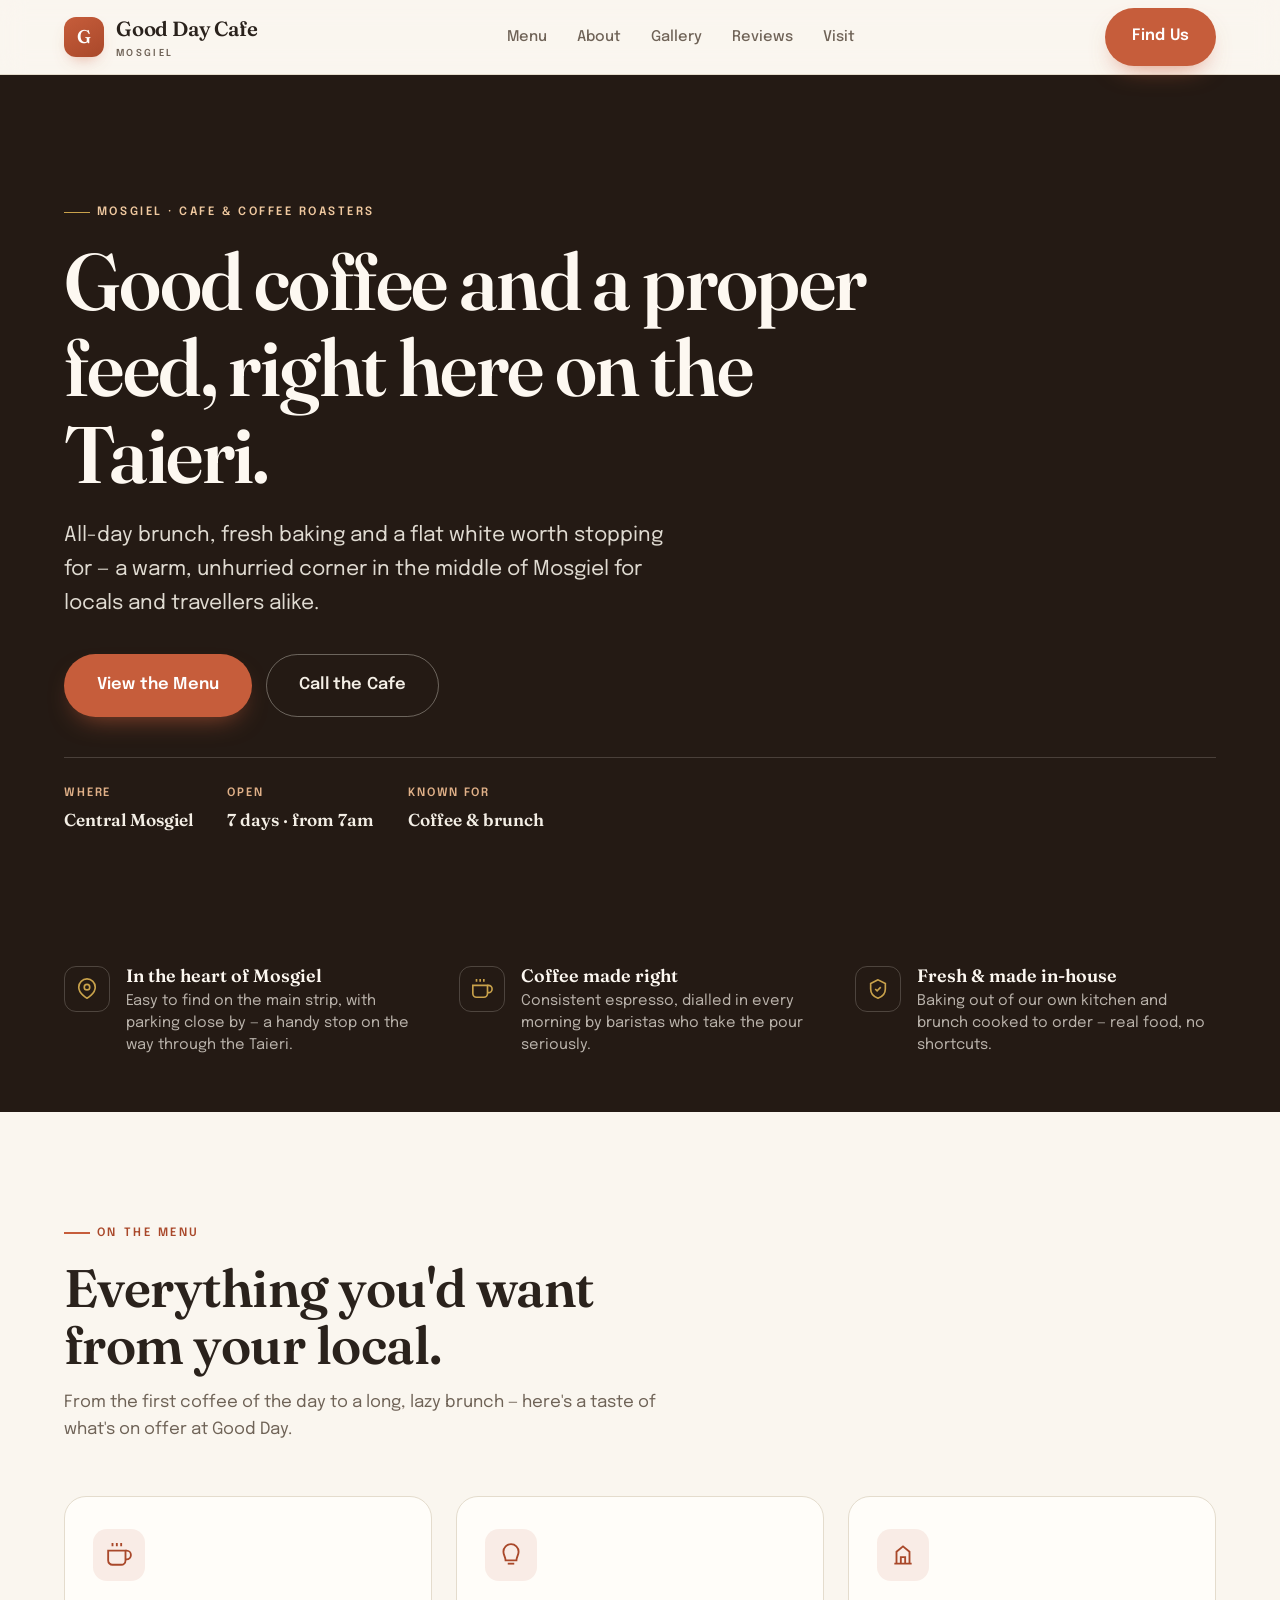
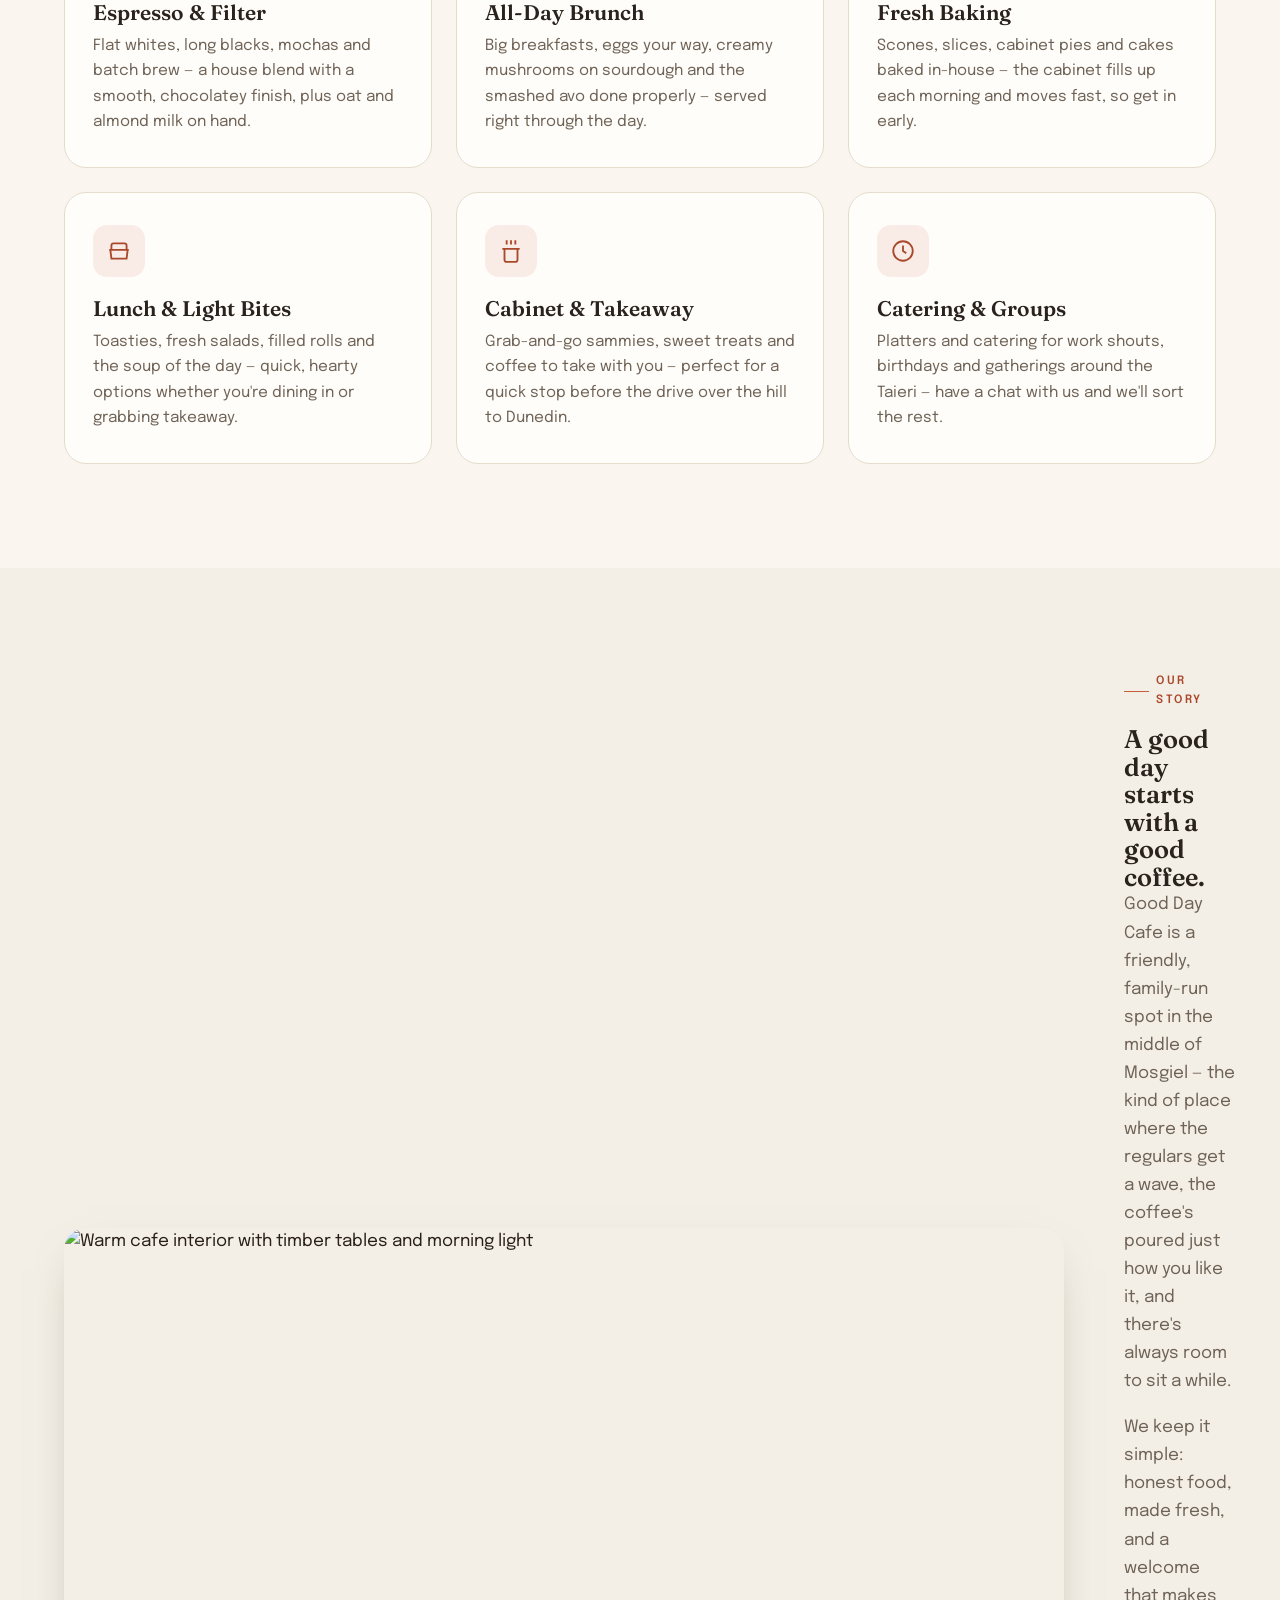
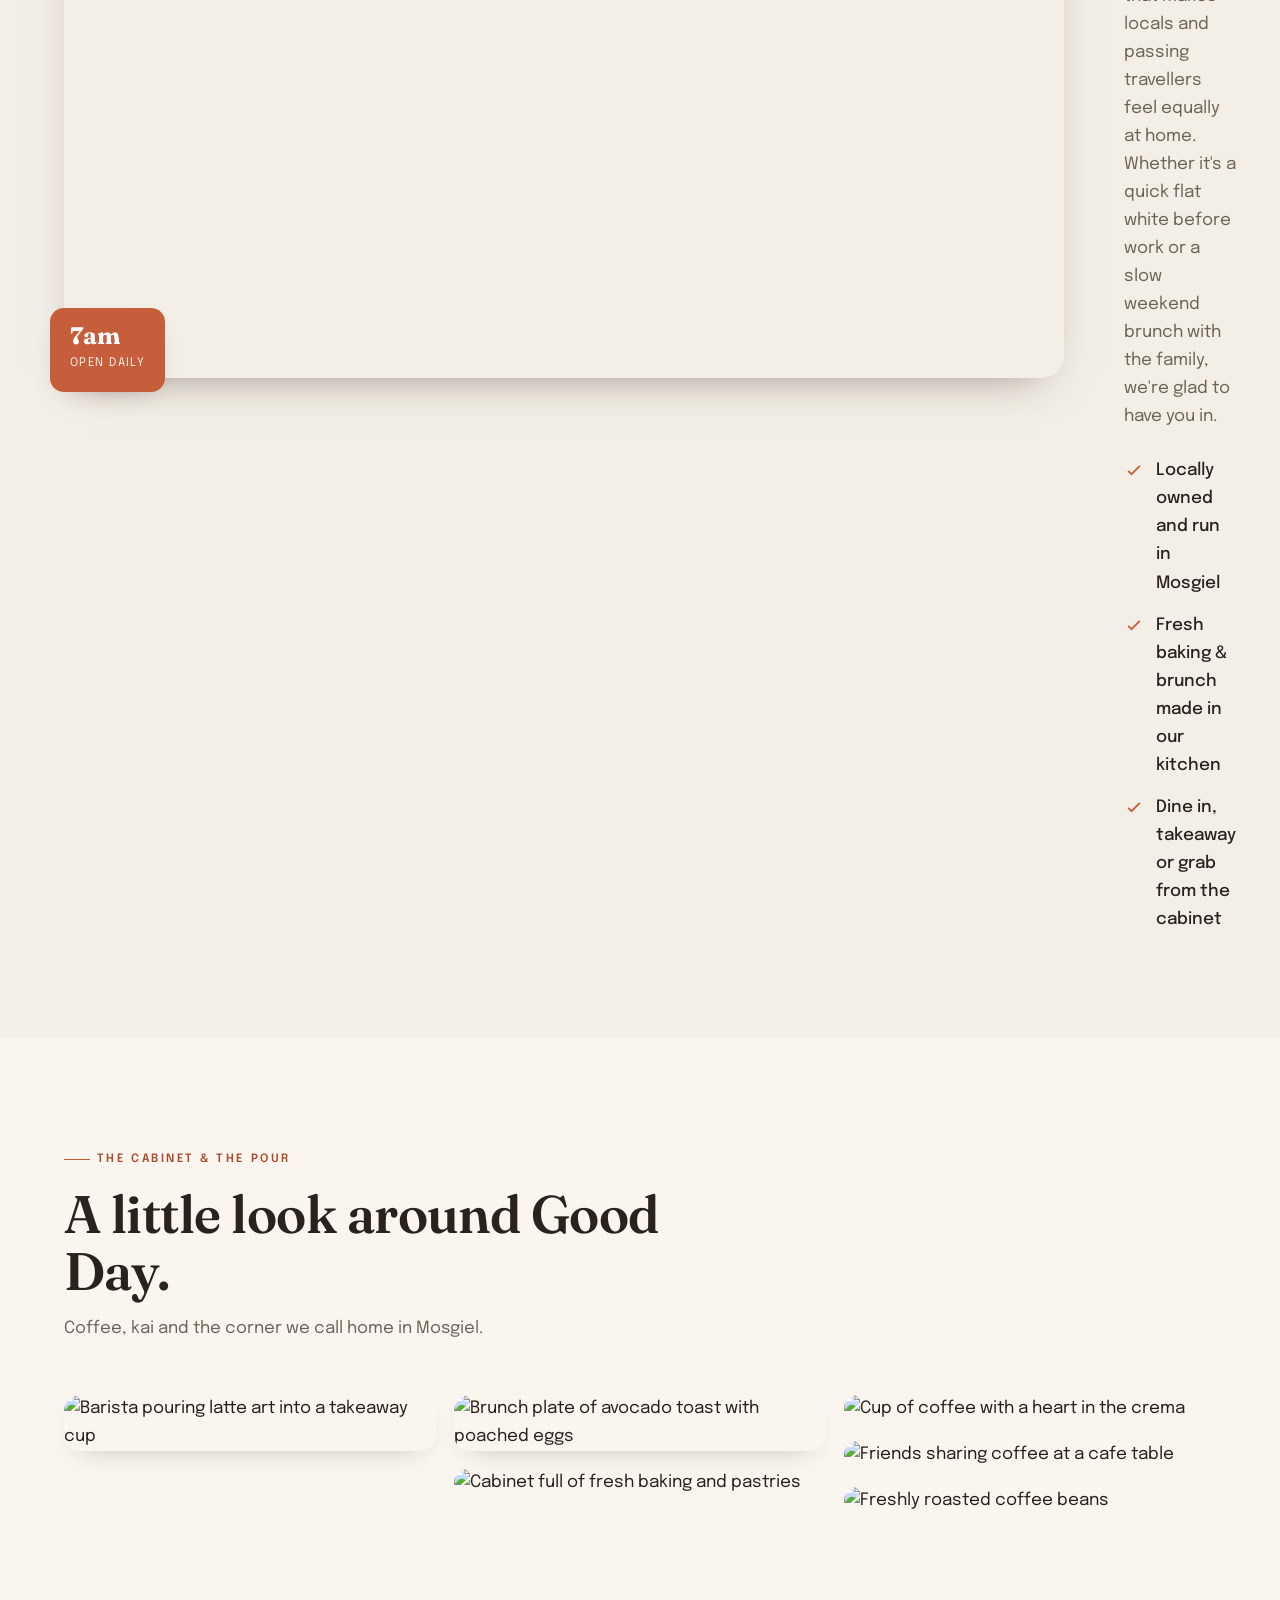
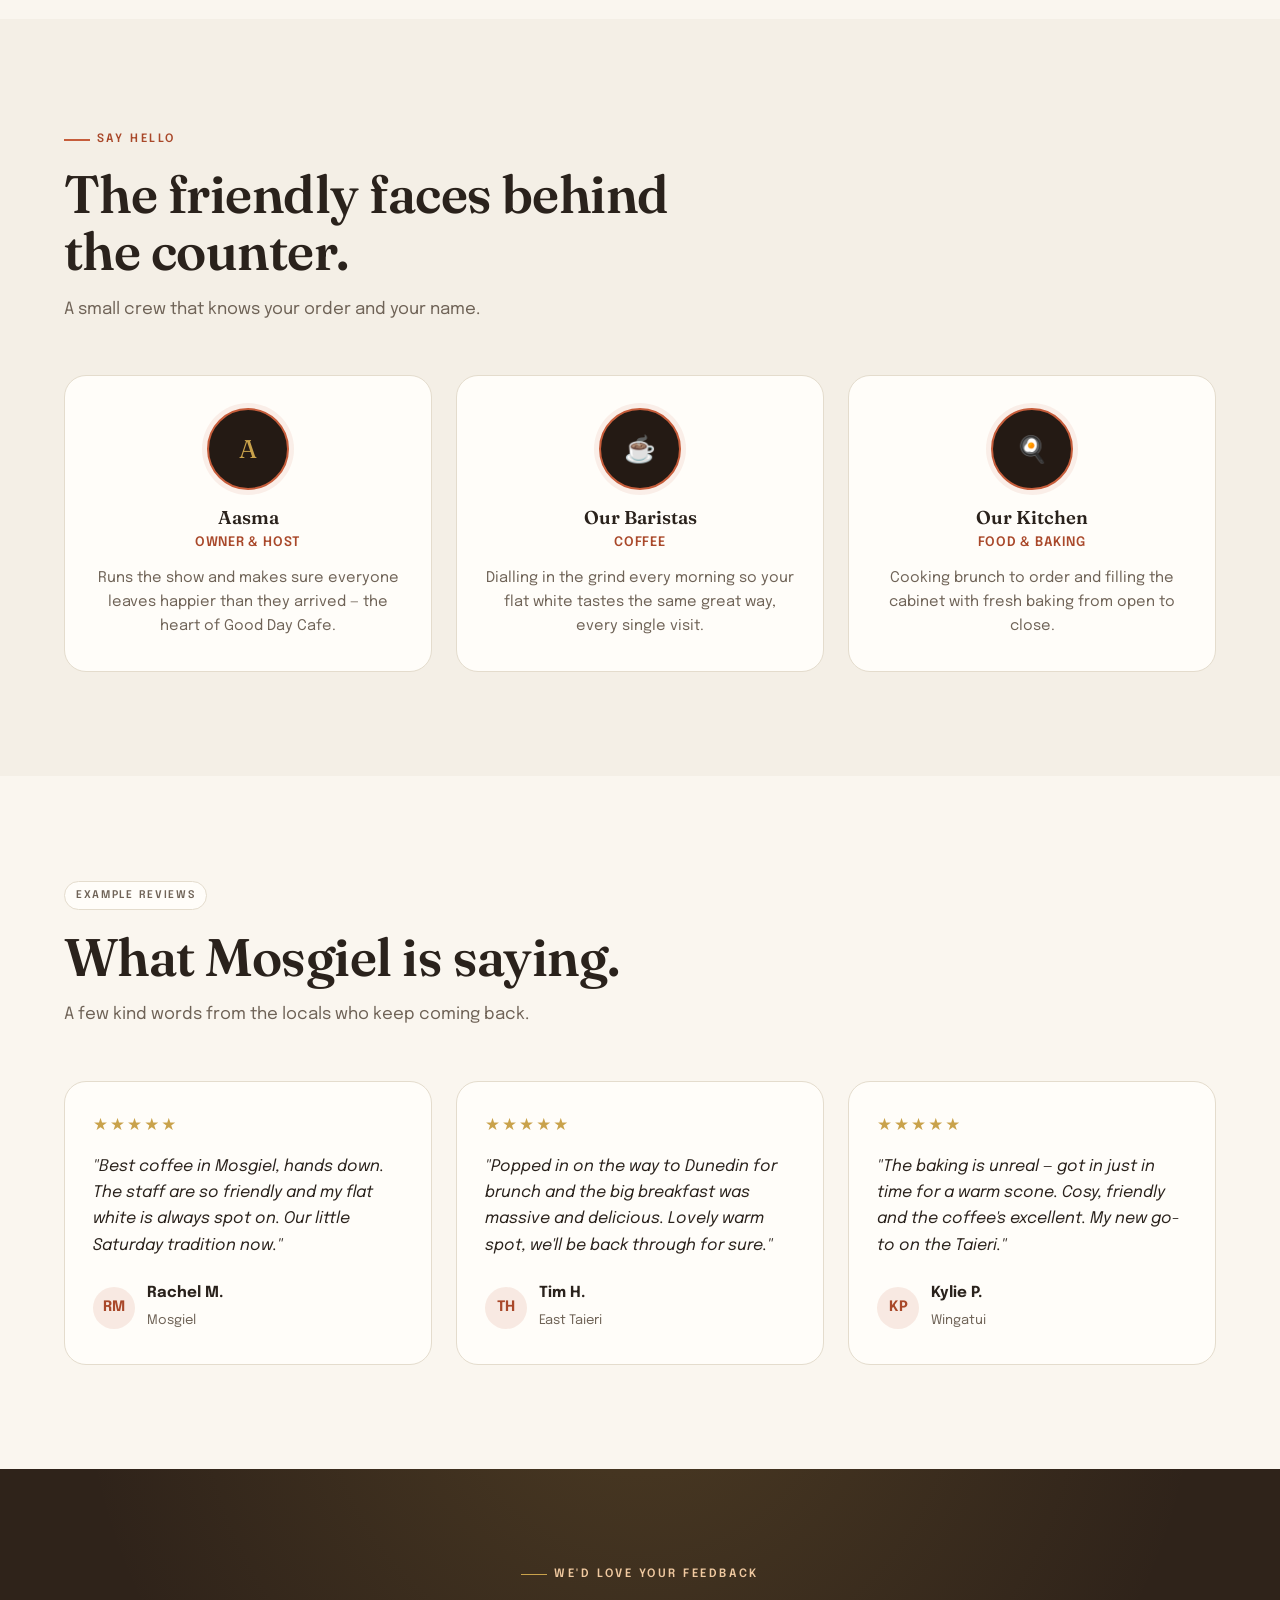
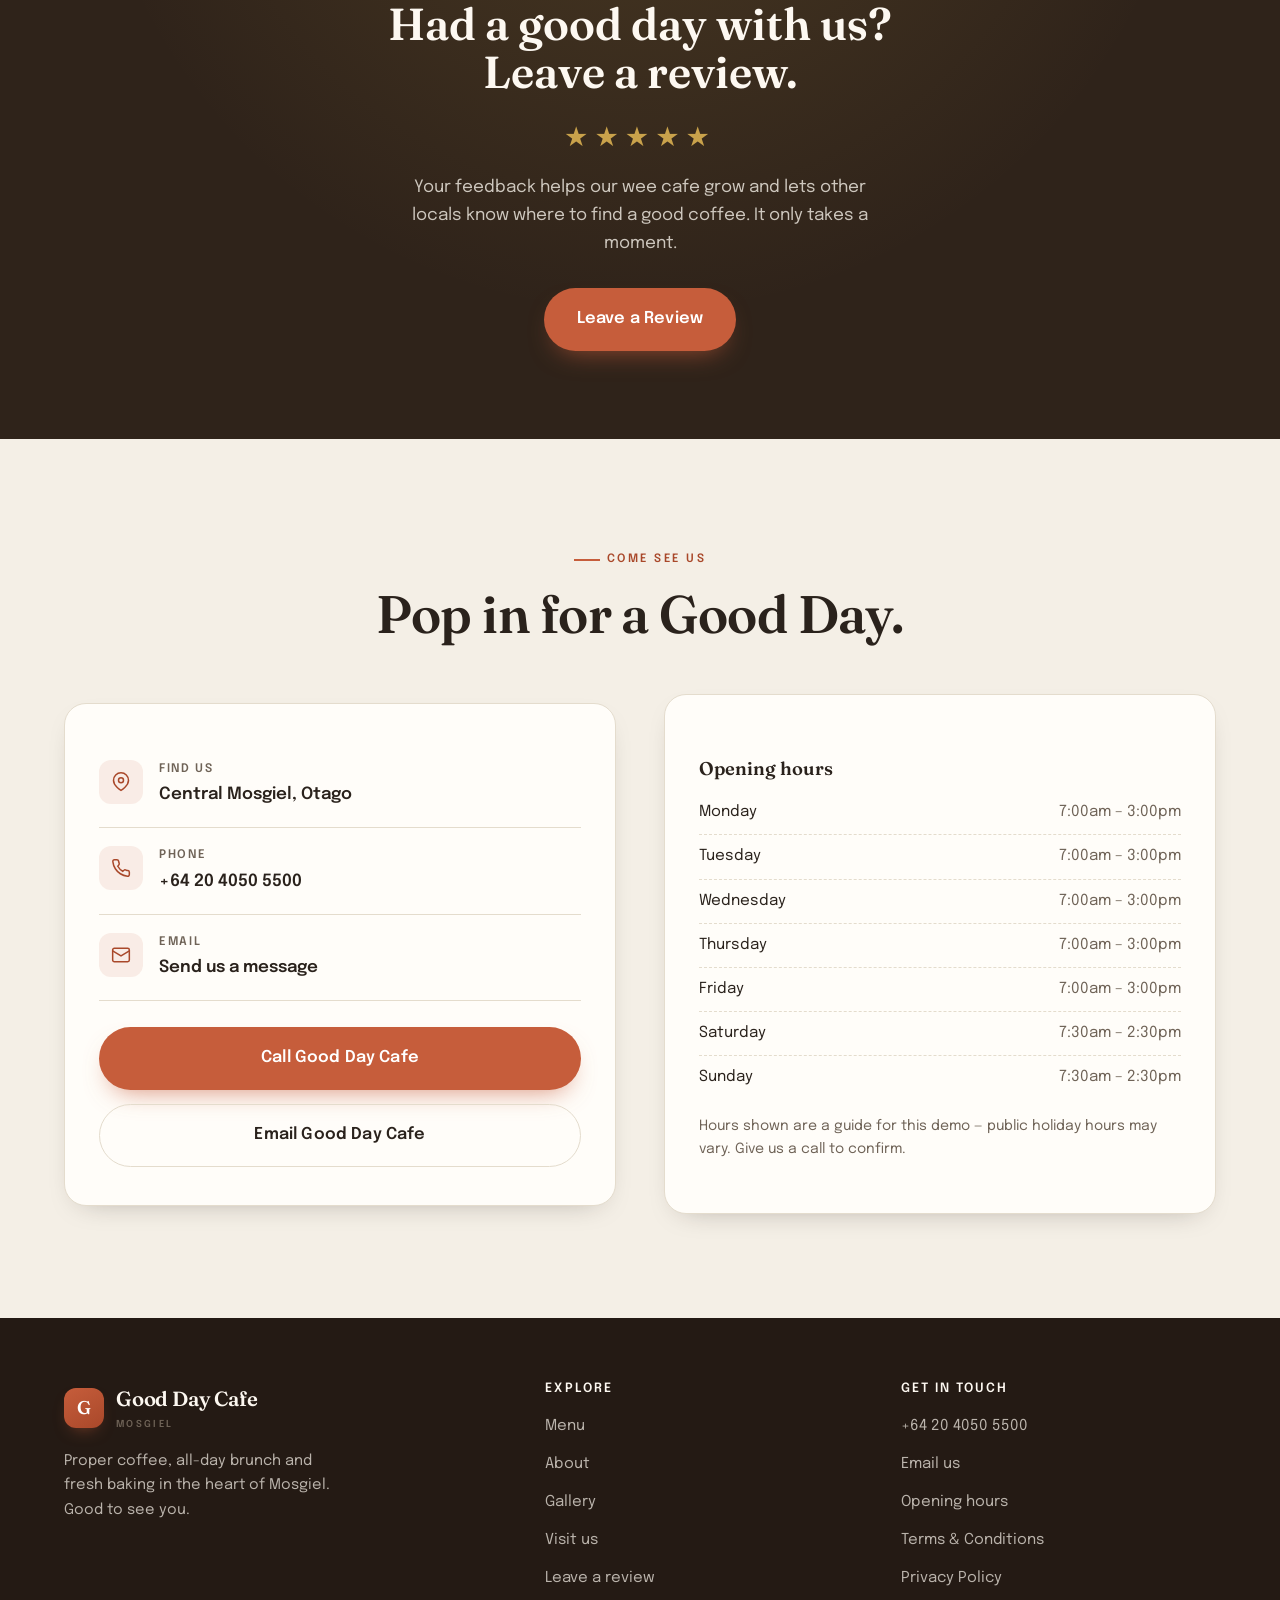
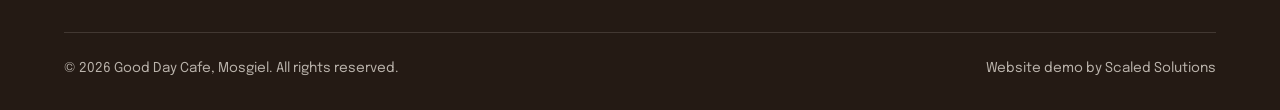
==== index.html @ 378da8f7 "Initial build: Good day cafe mosgiel" ====
<!DOCTYPE html>
<html lang="en-NZ">
<head>
<meta charset="UTF-8">
<meta name="viewport" content="width=device-width, initial-scale=1.0">
<title>Good Day Cafe | Cafe &amp; Coffee, Mosgiel</title>
<meta name="description" content="Good Day Cafe in Mosgiel — proper coffee, all-day brunch and fresh baking on Gordon Road. A warm, unhurried spot for locals and Taieri travellers.">
<link rel="icon" href="data:image/svg+xml,%3Csvg xmlns='http://www.w3.org/2000/svg' viewBox='0 0 40 40'%3E%3Crect width='40' height='40' rx='10' fill='%23c65d3b'/%3E%3Ctext x='50%25' y='55%25' font-family='Georgia,serif' font-size='22' fill='white' text-anchor='middle' dominant-baseline='middle'%3EG%3C/text%3E%3C/svg%3E">
<meta property="og:title" content="Good Day Cafe | Cafe &amp; Coffee, Mosgiel">
<meta property="og:description" content="Proper coffee, all-day brunch and fresh baking in the heart of Mosgiel.">
<meta property="og:type" content="website">
<meta property="og:image" content="https://images.unsplash.com/photo-1554118811-1e0d58224f24?auto=format&fit=crop&w=1200&q=70">
<link rel="preconnect" href="https://fonts.googleapis.com">
<link rel="preconnect" href="https://fonts.gstatic.com" crossorigin>
<link href="https://fonts.googleapis.com/css2?family=Fraunces:opsz,wght@9..144,400;9..144,500;9..144,600;9..144,700&family=Epilogue:wght@400;500;600;700&display=swap" rel="stylesheet">
<link rel="stylesheet" href="styles.css">
</head>
<body>

<!-- Intro overlay -->
<div class="intro" id="intro">
  <div class="intro__logo">
    <div class="m">G</div>
    <strong>Good Day Cafe</strong>
    <span>Mosgiel</span>
    <div class="intro__bar"><i></i></div>
  </div>
</div>

<!-- Nav -->
<header class="nav">
  <div class="wrap nav__inner">
    <a class="brand" href="index.html">
      <span class="brand__mark">G</span>
      <span>Good Day Cafe<small>Mosgiel</small></span>
    </a>
    <nav class="nav__links">
      <a href="#menu">Menu</a>
      <a href="#about">About</a>
      <a href="#gallery">Gallery</a>
      <a href="#reviews">Reviews</a>
      <a href="#visit">Visit</a>
    </nav>
    <div class="nav__cta">
      <a class="nav__phone" href="tel:+642040505500">+64 20 4050 5500</a>
      <a class="btn btn--primary" href="#visit">Find Us</a>
    </div>
  </div>
</header>

<!-- Hero -->
<section class="hero">
  <div class="hero__slides" id="heroSlides">
    <div class="hero__slide is-active" style="background-image:url('https://images.unsplash.com/photo-1554118811-1e0d58224f24?auto=format&fit=crop&w=1900&q=70')"></div>
    <div class="hero__slide" style="background-image:url('https://images.unsplash.com/photo-1509042239860-f550ce710b93?auto=format&fit=crop&w=1900&q=70')"></div>
    <div class="hero__slide" style="background-image:url('https://images.unsplash.com/photo-1490645935967-10de6ba17061?auto=format&fit=crop&w=1900&q=70')"></div>
    <div class="hero__slide" style="background-image:url('https://images.unsplash.com/photo-1521017432531-fbd92d768814?auto=format&fit=crop&w=1900&q=70')"></div>
  </div>
  <div class="hero__scrim"></div>
  <div class="wrap hero__inner">
    <span class="eyebrow hero__eyebrow">Mosgiel &middot; Cafe &amp; Coffee Roasters</span>
    <h1>Good coffee and a proper feed, right here on the Taieri.</h1>
    <p>All-day brunch, fresh baking and a flat white worth stopping for — a warm, unhurried corner in the middle of Mosgiel for locals and travellers alike.</p>
    <div class="hero__actions">
      <a class="btn btn--primary btn--lg" href="#menu">View the Menu</a>
      <a class="btn btn--onDark btn--lg" href="tel:+642040505500">Call the Cafe</a>
    </div>
    <div class="hero__meta">
      <div><span>Where</span><strong>Central Mosgiel</strong></div>
      <div><span>Open</span><strong>7 days &middot; from 7am</strong></div>
      <div><span>Known for</span><strong>Coffee &amp; brunch</strong></div>
    </div>
  </div>
</section>

<!-- Trust strip -->
<section class="trust">
  <div class="wrap">
    <div class="trust__item">
      <div class="trust__ico"><svg width="22" height="22" viewBox="0 0 24 24" fill="none" stroke="currentColor" stroke-width="1.8"><path d="M21 10c0 7-9 12-9 12s-9-5-9-12a9 9 0 1 1 18 0Z"/><circle cx="12" cy="10" r="3"/></svg></div>
      <div><h3>In the heart of Mosgiel</h3><p>Easy to find on the main strip, with parking close by — a handy stop on the way through the Taieri.</p></div>
    </div>
    <div class="trust__item">
      <div class="trust__ico"><svg width="22" height="22" viewBox="0 0 24 24" fill="none" stroke="currentColor" stroke-width="1.8"><path d="M18 8h1a4 4 0 0 1 0 8h-1"/><path d="M2 8h16v9a4 4 0 0 1-4 4H6a4 4 0 0 1-4-4Z"/><path d="M6 1v3M10 1v3M14 1v3"/></svg></div>
      <div><h3>Coffee made right</h3><p>Consistent espresso, dialled in every morning by baristas who take the pour seriously.</p></div>
    </div>
    <div class="trust__item">
      <div class="trust__ico"><svg width="22" height="22" viewBox="0 0 24 24" fill="none" stroke="currentColor" stroke-width="1.8"><path d="M12 2 4 6v6c0 5 3.4 8.5 8 10 4.6-1.5 8-5 8-10V6Z"/><path d="m9 12 2 2 4-4"/></svg></div>
      <div><h3>Fresh &amp; made in-house</h3><p>Baking out of our own kitchen and brunch cooked to order — real food, no shortcuts.</p></div>
    </div>
  </div>
</section>

<!-- Services / Menu highlights -->
<section class="section section--cream" id="menu">
  <div class="wrap">
    <div class="section-head reveal">
      <span class="eyebrow">On the menu</span>
      <h2>Everything you'd want from your local.</h2>
      <p>From the first coffee of the day to a long, lazy brunch — here's a taste of what's on offer at Good Day.</p>
    </div>
    <div class="svc-grid">
      <div class="svc reveal">
        <div class="svc__ico"><svg width="26" height="26" viewBox="0 0 24 24" fill="none" stroke="currentColor" stroke-width="1.7"><path d="M18 8h1a4 4 0 0 1 0 8h-1"/><path d="M2 8h16v9a4 4 0 0 1-4 4H6a4 4 0 0 1-4-4Z"/><path d="M6 1v3M10 1v3M14 1v3"/></svg></div>
        <h3>Espresso &amp; Filter</h3>
        <p>Flat whites, long blacks, mochas and batch brew — a house blend with a smooth, chocolatey finish, plus oat and almond milk on hand.</p>
      </div>
      <div class="svc reveal">
        <div class="svc__ico"><svg width="26" height="26" viewBox="0 0 24 24" fill="none" stroke="currentColor" stroke-width="1.7"><path d="M12 2a7 7 0 0 0-7 7c0 3 2 5 2 8h10c0-3 2-5 2-8a7 7 0 0 0-7-7Z"/><path d="M9 20h6"/></svg></div>
        <h3>All-Day Brunch</h3>
        <p>Big breakfasts, eggs your way, creamy mushrooms on sourdough and the smashed avo done properly — served right through the day.</p>
      </div>
      <div class="svc reveal">
        <div class="svc__ico"><svg width="26" height="26" viewBox="0 0 24 24" fill="none" stroke="currentColor" stroke-width="1.7"><path d="M4 20h16M6 20V9l6-5 6 5v11"/><path d="M10 20v-6h4v6"/></svg></div>
        <h3>Fresh Baking</h3>
        <p>Scones, slices, cabinet pies and cakes baked in-house — the cabinet fills up each morning and moves fast, so get in early.</p>
      </div>
      <div class="svc reveal">
        <div class="svc__ico"><svg width="26" height="26" viewBox="0 0 24 24" fill="none" stroke="currentColor" stroke-width="1.7"><path d="M3 11h18M5 11V7a2 2 0 0 1 2-2h10a2 2 0 0 1 2 2v4M4 11l1 8h14l1-8"/></svg></div>
        <h3>Lunch &amp; Light Bites</h3>
        <p>Toasties, fresh salads, filled rolls and the soup of the day — quick, hearty options whether you're dining in or grabbing takeaway.</p>
      </div>
      <div class="svc reveal">
        <div class="svc__ico"><svg width="26" height="26" viewBox="0 0 24 24" fill="none" stroke="currentColor" stroke-width="1.7"><path d="M8 2v4M12 2v4M16 2v4M4 10h16M6 10v10a2 2 0 0 0 2 2h8a2 2 0 0 0 2-2V10"/></svg></div>
        <h3>Cabinet &amp; Takeaway</h3>
        <p>Grab-and-go sammies, sweet treats and coffee to take with you — perfect for a quick stop before the drive over the hill to Dunedin.</p>
      </div>
      <div class="svc reveal">
        <div class="svc__ico"><svg width="26" height="26" viewBox="0 0 24 24" fill="none" stroke="currentColor" stroke-width="1.7"><circle cx="12" cy="12" r="9"/><path d="M12 7v5l3 2"/></svg></div>
        <h3>Catering &amp; Groups</h3>
        <p>Platters and catering for work shouts, birthdays and gatherings around the Taieri — have a chat with us and we'll sort the rest.</p>
      </div>
    </div>
  </div>
</section>

<!-- About -->
<section class="section section--bone" id="about">
  <div class="wrap about">
    <div class="about__media reveal">
      <img src="https://images.unsplash.com/photo-1445116572660-236099ec97a0?auto=format&fit=crop&w=1000&q=70" width="1000" height="750" alt="Warm cafe interior with timber tables and morning light" loading="lazy">
      <div class="about__tag"><strong>7am</strong><span>Open daily</span></div>
    </div>
    <div class="about__body reveal">
      <span class="eyebrow">Our story</span>
      <h2>A good day starts with a good coffee.</h2>
      <p>Good Day Cafe is a friendly, family-run spot in the middle of Mosgiel — the kind of place where the regulars get a wave, the coffee's poured just how you like it, and there's always room to sit a while.</p>
      <p>We keep it simple: honest food, made fresh, and a welcome that makes locals and passing travellers feel equally at home. Whether it's a quick flat white before work or a slow weekend brunch with the family, we're glad to have you in.</p>
      <ul class="checklist">
        <li><svg width="20" height="20" viewBox="0 0 24 24" fill="none" stroke="currentColor" stroke-width="2.2"><path d="m5 13 4 4L19 7"/></svg> Locally owned and run in Mosgiel</li>
        <li><svg width="20" height="20" viewBox="0 0 24 24" fill="none" stroke="currentColor" stroke-width="2.2"><path d="m5 13 4 4L19 7"/></svg> Fresh baking &amp; brunch made in our kitchen</li>
        <li><svg width="20" height="20" viewBox="0 0 24 24" fill="none" stroke="currentColor" stroke-width="2.2"><path d="m5 13 4 4L19 7"/></svg> Dine in, takeaway or grab from the cabinet</li>
      </ul>
    </div>
  </div>
</section>

<!-- Gallery -->
<section class="section section--cream" id="gallery">
  <div class="wrap">
    <div class="section-head reveal">
      <span class="eyebrow">The cabinet &amp; the pour</span>
      <h2>A little look around Good Day.</h2>
      <p>Coffee, kai and the corner we call home in Mosgiel.</p>
    </div>
    <div class="gallery reveal">
      <img src="https://images.unsplash.com/photo-1461023058943-07fcbe16d735?auto=format&fit=crop&w=800&q=70" alt="Barista pouring latte art into a takeaway cup" loading="lazy">
      <img src="https://images.unsplash.com/photo-1482049016688-2d3e1b311543?auto=format&fit=crop&w=800&q=70" alt="Brunch plate of avocado toast with poached eggs" loading="lazy">
      <img src="https://images.unsplash.com/photo-1509440159596-0249088772ff?auto=format&fit=crop&w=800&q=70" alt="Cabinet full of fresh baking and pastries" loading="lazy">
      <img src="https://images.unsplash.com/photo-1495474472287-4d71bcdd2085?auto=format&fit=crop&w=800&q=70" alt="Cup of coffee with a heart in the crema" loading="lazy">
      <img src="https://images.unsplash.com/photo-1521017432531-fbd92d768814?auto=format&fit=crop&w=800&q=70" alt="Friends sharing coffee at a cafe table" loading="lazy">
      <img src="https://images.unsplash.com/photo-1447933601403-0c6688de566e?auto=format&fit=crop&w=800&q=70" alt="Freshly roasted coffee beans" loading="lazy">
    </div>
  </div>
</section>

<!-- Crew -->
<section class="section section--bone" id="crew">
  <div class="wrap">
    <div class="section-head reveal">
      <span class="eyebrow">Say hello</span>
      <h2>The friendly faces behind the counter.</h2>
      <p>A small crew that knows your order and your name.</p>
    </div>
    <div class="crew-grid">
      <div class="crew reveal">
        <div class="crew__avatar">A</div>
        <h3>Aasma</h3>
        <div class="role">Owner &amp; Host</div>
        <p>Runs the show and makes sure everyone leaves happier than they arrived — the heart of Good Day Cafe.</p>
      </div>
      <div class="crew reveal">
        <div class="crew__avatar">☕</div>
        <h3>Our Baristas</h3>
        <div class="role">Coffee</div>
        <p>Dialling in the grind every morning so your flat white tastes the same great way, every single visit.</p>
      </div>
      <div class="crew reveal">
        <div class="crew__avatar">🍳</div>
        <h3>Our Kitchen</h3>
        <div class="role">Food &amp; Baking</div>
        <p>Cooking brunch to order and filling the cabinet with fresh baking from open to close.</p>
      </div>
    </div>
  </div>
</section>

<!-- Reviews -->
<section class="section section--cream" id="reviews">
  <div class="wrap">
    <div class="section-head reveal">
      <span class="badge">Example reviews</span>
      <h2>What Mosgiel is saying.</h2>
      <p>A few kind words from the locals who keep coming back.</p>
    </div>
    <div class="rev-grid">
      <div class="rev reveal">
        <div class="rev__stars">★★★★★</div>
        <p>"Best coffee in Mosgiel, hands down. The staff are so friendly and my flat white is always spot on. Our little Saturday tradition now."</p>
        <div class="rev__who"><div class="rev__ini">RM</div><div><strong>Rachel M.</strong><span>Mosgiel</span></div></div>
      </div>
      <div class="rev reveal">
        <div class="rev__stars">★★★★★</div>
        <p>"Popped in on the way to Dunedin for brunch and the big breakfast was massive and delicious. Lovely warm spot, we'll be back through for sure."</p>
        <div class="rev__who"><div class="rev__ini">TH</div><div><strong>Tim H.</strong><span>East Taieri</span></div></div>
      </div>
      <div class="rev reveal">
        <div class="rev__stars">★★★★★</div>
        <p>"The baking is unreal — got in just in time for a warm scone. Cosy, friendly and the coffee's excellent. My new go-to on the Taieri."</p>
        <div class="rev__who"><div class="rev__ini">KP</div><div><strong>Kylie P.</strong><span>Wingatui</span></div></div>
      </div>
    </div>
  </div>
</section>

<!-- Review funnel banner -->
<section class="funnel">
  <div class="wrap">
    <span class="eyebrow hero__eyebrow" style="justify-content:center;display:inline-flex">We'd love your feedback</span>
    <h2>Had a good day with us? Leave a review.</h2>
    <div class="funnel__stars">★★★★★</div>
    <p>Your feedback helps our wee cafe grow and lets other locals know where to find a good coffee. It only takes a moment.</p>
    <a class="btn btn--primary btn--lg" href="review.html">Leave a Review</a>
  </div>
</section>

<!-- Contact / Visit -->
<section class="section section--bone" id="visit">
  <div class="wrap">
    <div class="section-head reveal" style="max-width:none;text-align:center;margin-left:auto;margin-right:auto">
      <span class="eyebrow" style="justify-content:center;display:inline-flex">Come see us</span>
      <h2>Pop in for a Good Day.</h2>
    </div>
    <div class="contact-grid">
      <div class="contact__card reveal">
        <div class="contact__row">
          <div class="contact__ico"><svg width="20" height="20" viewBox="0 0 24 24" fill="none" stroke="currentColor" stroke-width="1.8"><path d="M21 10c0 7-9 12-9 12s-9-5-9-12a9 9 0 1 1 18 0Z"/><circle cx="12" cy="10" r="3"/></svg></div>
          <div><span>Find us</span><strong>Central Mosgiel, Otago</strong></div>
        </div>
        <div class="contact__row">
          <div class="contact__ico"><svg width="20" height="20" viewBox="0 0 24 24" fill="none" stroke="currentColor" stroke-width="1.8"><path d="M22 16.9v3a2 2 0 0 1-2.2 2 19.8 19.8 0 0 1-8.6-3 19.5 19.5 0 0 1-6-6 19.8 19.8 0 0 1-3-8.6A2 2 0 0 1 4.1 2h3a2 2 0 0 1 2 1.7c.1.9.4 1.8.7 2.7a2 2 0 0 1-.5 2.1L8.1 9.9a16 16 0 0 0 6 6l1.4-1.2a2 2 0 0 1 2.1-.4c.9.3 1.8.6 2.7.7a2 2 0 0 1 1.7 2Z"/></svg></div>
          <div><span>Phone</span><strong>+64 20 4050 5500</strong></div>
        </div>
        <div class="contact__row">
          <div class="contact__ico"><svg width="20" height="20" viewBox="0 0 24 24" fill="none" stroke="currentColor" stroke-width="1.8"><rect x="2" y="4" width="20" height="16" rx="2"/><path d="m22 7-10 6L2 7"/></svg></div>
          <div><span>Email</span><strong>Send us a message</strong></div>
        </div>
        <div class="contact__actions">
          <a class="btn btn--primary btn--lg" href="tel:+642040505500">Call Good Day Cafe</a>
          <a class="btn btn--ghost btn--lg" href="mailto:">Email Good Day Cafe</a>
        </div>
      </div>
      <div class="contact__card reveal">
        <div class="contact__hours">
          <h3>Opening hours</h3>
          <ul class="hours-list">
            <li>Monday <span>7:00am – 3:00pm</span></li>
            <li>Tuesday <span>7:00am – 3:00pm</span></li>
            <li>Wednesday <span>7:00am – 3:00pm</span></li>
            <li>Thursday <span>7:00am – 3:00pm</span></li>
            <li>Friday <span>7:00am – 3:00pm</span></li>
            <li>Saturday <span>7:30am – 2:30pm</span></li>
            <li>Sunday <span>7:30am – 2:30pm</span></li>
          </ul>
          <p style="color:var(--muted);font-size:.88rem;margin-top:16px">Hours shown are a guide for this demo — public holiday hours may vary. Give us a call to confirm.</p>
        </div>
      </div>
    </div>
  </div>
</section>

<!-- Footer -->
<footer class="footer">
  <div class="wrap">
    <div class="footer__top">
      <div>
        <a class="brand" href="index.html"><span class="brand__mark">G</span><span style="color:#fdf8f1">Good Day Cafe<small>Mosgiel</small></span></a>
        <p>Proper coffee, all-day brunch and fresh baking in the heart of Mosgiel. Good to see you.</p>
      </div>
      <div>
        <h4>Explore</h4>
        <ul>
          <li><a href="#menu">Menu</a></li>
          <li><a href="#about">About</a></li>
          <li><a href="#gallery">Gallery</a></li>
          <li><a href="#visit">Visit us</a></li>
          <li><a href="review.html">Leave a review</a></li>
        </ul>
      </div>
      <div>
        <h4>Get in touch</h4>
        <ul>
          <li><a href="tel:+642040505500">+64 20 4050 5500</a></li>
          <li><a href="mailto:">Email us</a></li>
          <li><a href="#visit">Opening hours</a></li>
          <li><a href="terms.html">Terms &amp; Conditions</a></li>
          <li><a href="privacy.html">Privacy Policy</a></li>
        </ul>
      </div>
    </div>
    <div class="footer__bottom">
      <span>&copy; <span id="yr"></span> Good Day Cafe, Mosgiel. All rights reserved.</span>
      <span>Website demo by Scaled Solutions</span>
    </div>
  </div>
</footer>

<script>
// Intro overlay
window.addEventListener('load',()=>{setTimeout(()=>document.getElementById('intro').classList.add('hide'),1400)});
document.getElementById('yr').textContent=new Date().getFullYear();

// Hero rotation
(function(){
  const reduce=window.matchMedia('(prefers-reduced-motion: reduce)').matches;
  if(reduce)return;
  const slides=[...document.querySelectorAll('.hero__slide')];
  let i=0;
  setInterval(()=>{slides[i].classList.remove('is-active');i=(i+1)%slides.length;slides[i].classList.add('is-active');},6000);
})();

// Reveal on scroll
const io=new IntersectionObserver((es)=>{es.forEach(e=>{if(e.isIntersecting){e.target.classList.add('in');io.unobserve(e.target)}})},{threshold:0.12});
document.querySelectorAll('.reveal').forEach(el=>io.observe(el));
</script>
</body>
</html>
---- styles.css ----
/* Good Day Cafe — Mosgiel | Crafted archetype
   Fonts: Fraunces (display) + Epilogue (body) | Accent: terracotta */

:root{
  --bone:#f4efe6;
  --cream:#faf6ef;
  --paper:#fffdf9;
  --espresso:#241a14;
  --espresso-2:#2f231a;
  --ink:#2a221c;
  --muted:#6f6357;
  --line:#e4dccd;
  --accent:#c65d3b;
  --accent-deep:#a9482a;
  --gold:#c9a24b;
  --radius:16px;
  --radius-lg:22px;
  --shadow:0 18px 44px -24px rgba(36,26,20,.5);
  --shadow-soft:0 10px 30px -18px rgba(36,26,20,.4);
  --maxw:1200px;
  --img-filter:saturate(1.05) contrast(1.03);
}

*{box-sizing:border-box}
html{scroll-behavior:smooth}
body{
  margin:0;
  font-family:'Epilogue',system-ui,sans-serif;
  color:var(--ink);
  background:var(--cream);
  line-height:1.65;
  font-size:17px;
  -webkit-font-smoothing:antialiased;
}
img{image-orientation:from-image;max-width:100%;display:block}
h1,h2,h3,h4{font-family:'Fraunces',Georgia,serif;font-weight:600;line-height:1.08;color:var(--ink);margin:0}
a{color:inherit;text-decoration:none}
.wrap{max-width:var(--maxw);margin:0 auto;padding:0 24px}
.eyebrow{
  font-family:'Epilogue',sans-serif;
  text-transform:uppercase;letter-spacing:.22em;
  font-size:.72rem;font-weight:600;color:var(--accent-deep);
  display:inline-flex;align-items:center;gap:.6em;margin-bottom:16px;
}
.eyebrow::before{content:"";width:26px;height:1.5px;background:var(--accent);display:inline-block}
.badge{
  display:inline-block;font-size:.66rem;letter-spacing:.16em;text-transform:uppercase;
  font-weight:600;color:var(--muted);border:1px solid var(--line);
  padding:5px 11px;border-radius:999px;background:var(--paper);margin-bottom:18px;
}
.section{padding:104px 0}
.section--bone{background:var(--bone)}
.section--cream{background:var(--cream)}
.section--paper{background:var(--paper)}
.section-head{max-width:640px;margin-bottom:52px}
.section-head h2{font-size:clamp(2.1rem,4.6vw,3.3rem);letter-spacing:-.01em}
.section-head p{color:var(--muted);font-size:1.05rem;margin:16px 0 0}

/* Buttons */
.btn{
  display:inline-flex;align-items:center;gap:.55em;justify-content:center;
  font-family:'Epilogue',sans-serif;font-weight:600;font-size:.98rem;
  padding:15px 26px;border-radius:999px;cursor:pointer;border:1.5px solid transparent;
  transition:transform .25s ease,background .25s ease,color .25s ease,box-shadow .25s ease;
  letter-spacing:.01em;
}
.btn--primary{background:var(--accent);color:#fff;box-shadow:0 12px 26px -12px rgba(198,93,59,.7)}
.btn--primary:hover{background:var(--accent-deep);transform:translateY(-2px)}
.btn--ghost{background:transparent;color:var(--ink);border-color:var(--line)}
.btn--ghost:hover{border-color:var(--accent);color:var(--accent-deep);transform:translateY(-2px)}
.btn--light{background:#fff;color:var(--espresso)}
.btn--light:hover{transform:translateY(-2px);box-shadow:var(--shadow-soft)}
.btn--onDark{background:transparent;color:#f4efe6;border-color:rgba(244,239,230,.35)}
.btn--onDark:hover{border-color:#fff;color:#fff;transform:translateY(-2px)}
.btn--lg{padding:17px 32px;font-size:1.02rem}

/* Nav */
.nav{
  position:sticky;top:0;z-index:60;
  background:rgba(250,246,239,.82);backdrop-filter:blur(12px);
  border-bottom:1px solid var(--line);
}
.nav__inner{display:flex;align-items:center;justify-content:space-between;height:74px}
.brand{display:flex;align-items:center;gap:12px;font-family:'Fraunces',serif;font-weight:600;font-size:1.28rem;letter-spacing:-.01em}
.brand__mark{
  width:40px;height:40px;border-radius:12px;flex:none;
  background:linear-gradient(150deg,var(--accent),var(--accent-deep));
  color:#fff;display:grid;place-items:center;font-family:'Fraunces',serif;font-size:1.15rem;
  box-shadow:0 8px 18px -10px rgba(198,93,59,.8);
}
.brand small{display:block;font-family:'Epilogue',sans-serif;font-size:.6rem;letter-spacing:.24em;text-transform:uppercase;color:var(--muted);font-weight:600;margin-top:1px}
.nav__links{display:flex;align-items:center;gap:30px}
.nav__links a{font-size:.92rem;color:var(--muted);font-weight:500;transition:color .2s}
.nav__links a:hover{color:var(--accent-deep)}
.nav__cta{display:flex;align-items:center;gap:14px}
.nav__phone{font-weight:600;font-size:.92rem;color:var(--ink);display:none}
.nav__toggle{display:none;background:none;border:none;font-size:1.5rem;cursor:pointer;color:var(--ink)}
@media(max-width:900px){
  .nav__links{display:none}
  .nav__toggle{display:block}
  .nav__phone{display:none}
}

/* Hero */
.hero{position:relative;min-height:92vh;display:flex;align-items:flex-end;background:var(--espresso);overflow:hidden}
.hero__slides{position:absolute;inset:0;z-index:0}
.hero__slide{
  position:absolute;inset:0;background-size:cover;background-position:center;
  opacity:0;transition:opacity 1.6s ease;transform:scale(1.06);animation:kenburns 20s linear infinite;
}
.hero__slide.is-active{opacity:1}
@keyframes kenburns{0%{transform:scale(1.02)}100%{transform:scale(1.12)}}
.hero__scrim{position:absolute;inset:0;z-index:1;
  background:linear-gradient(180deg,rgba(36,26,20,.35) 0%,rgba(36,26,20,.5) 45%,rgba(36,26,20,.82) 100%);}
.hero__inner{position:relative;z-index:2;width:100%;padding-bottom:74px;padding-top:120px}
.hero__eyebrow{color:#f0c9a0}
.hero__eyebrow::before{background:var(--gold)}
.hero h1{color:#fdf8f1;font-size:clamp(2.6rem,6.4vw,5rem);letter-spacing:-.02em;max-width:16ch}
.hero p{color:rgba(244,239,230,.9);font-size:clamp(1.05rem,2vw,1.28rem);max-width:52ch;margin:22px 0 34px}
.hero__actions{display:flex;flex-wrap:wrap;gap:14px}
.hero__meta{display:flex;flex-wrap:wrap;gap:22px 34px;margin-top:40px;padding-top:26px;border-top:1px solid rgba(244,239,230,.18)}
.hero__meta div{color:#f4efe6}
.hero__meta span{display:block;font-size:.72rem;letter-spacing:.16em;text-transform:uppercase;color:#e0b088;margin-bottom:3px;font-weight:600}
.hero__meta strong{font-family:'Fraunces',serif;font-weight:600;font-size:1.08rem}
@media(prefers-reduced-motion:reduce){
  .hero__slide{animation:none;transition:none}
  .hero__slide:not(.is-active){opacity:0}
}

/* Trust strip */
.trust{background:var(--espresso);color:#f4efe6}
.trust .wrap{display:grid;grid-template-columns:repeat(3,1fr);gap:34px;padding-top:56px;padding-bottom:56px}
.trust__item{display:flex;gap:16px;align-items:flex-start}
.trust__ico{width:46px;height:46px;flex:none;border-radius:12px;border:1px solid rgba(244,239,230,.2);display:grid;place-items:center;color:var(--gold)}
.trust__item h3{font-size:1.12rem;color:#fdf8f1;margin-bottom:4px}
.trust__item p{margin:0;color:rgba(244,239,230,.72);font-size:.92rem;line-height:1.5}
@media(max-width:760px){.trust .wrap{grid-template-columns:1fr;gap:24px}}

/* Services */
.svc-grid{display:grid;grid-template-columns:repeat(3,1fr);gap:24px}
.svc{
  background:var(--paper);border:1px solid var(--line);border-radius:var(--radius-lg);
  padding:32px 28px;transition:transform .3s ease,box-shadow .3s ease,border-color .3s ease;
}
.svc:hover{transform:translateY(-6px);box-shadow:var(--shadow);border-color:#e8d9c2}
.svc__ico{width:52px;height:52px;border-radius:14px;background:rgba(198,93,59,.1);color:var(--accent-deep);display:grid;place-items:center;margin-bottom:20px}
.svc h3{font-size:1.32rem;margin-bottom:10px}
.svc p{margin:0;color:var(--muted);font-size:.96rem}
@media(max-width:900px){.svc-grid{grid-template-columns:1fr}}

/* About */
.about{display:grid;grid-template-columns:0.9fr 1.1fr;gap:60px;align-items:center}
.about__media{position:relative}
.about__media img{width:100%;aspect-ratio:4/3;object-fit:cover;border-radius:var(--radius-lg);filter:var(--img-filter);box-shadow:var(--shadow)}
.about__tag{position:absolute;left:-14px;bottom:-14px;background:var(--accent);color:#fff;padding:16px 20px;border-radius:14px;box-shadow:var(--shadow-soft)}
.about__tag strong{font-family:'Fraunces',serif;font-size:1.5rem;display:block;line-height:1}
.about__tag span{font-size:.74rem;letter-spacing:.12em;text-transform:uppercase;opacity:.9}
.about__body p{color:var(--muted);margin:0 0 18px}
.checklist{list-style:none;padding:0;margin:26px 0 0;display:grid;gap:14px}
.checklist li{display:flex;gap:12px;align-items:flex-start;font-weight:500;color:var(--ink)}
.checklist svg{flex:none;color:var(--accent);margin-top:3px}
@media(max-width:860px){.about{grid-template-columns:1fr;gap:40px}.about__media img{aspect-ratio:16/10}}

/* Crew */
.crew-grid{display:grid;grid-template-columns:repeat(3,1fr);gap:24px}
.crew{background:var(--paper);border:1px solid var(--line);border-radius:var(--radius-lg);padding:32px 26px;text-align:center;transition:transform .3s,box-shadow .3s}
.crew:hover{transform:translateY(-5px);box-shadow:var(--shadow)}
.crew__avatar{width:82px;height:82px;border-radius:50%;margin:0 auto 18px;background:var(--espresso);color:var(--gold);display:grid;place-items:center;font-family:'Fraunces',serif;font-size:1.6rem;border:2px solid var(--accent);box-shadow:0 0 0 5px rgba(198,93,59,.09)}
.crew h3{font-size:1.16rem;margin-bottom:4px}
.crew .role{color:var(--accent-deep);font-weight:600;font-size:.82rem;letter-spacing:.06em;text-transform:uppercase;margin-bottom:12px}
.crew p{margin:0;color:var(--muted);font-size:.92rem}
@media(max-width:860px){.crew-grid{grid-template-columns:1fr}}

/* Gallery (masonry, natural aspect) */
.gallery{column-count:3;column-gap:18px}
.gallery img{width:100%;height:auto;border-radius:var(--radius);margin-bottom:18px;break-inside:avoid;filter:var(--img-filter);box-shadow:var(--shadow-soft)}
@media(max-width:860px){.gallery{column-count:2}}
@media(max-width:520px){.gallery{column-count:1}}

/* Reviews */
.rev-grid{display:grid;grid-template-columns:repeat(3,1fr);gap:24px}
.rev{background:var(--paper);border:1px solid var(--line);border-radius:var(--radius-lg);padding:30px 28px;display:flex;flex-direction:column}
.rev__stars{color:var(--gold);letter-spacing:2px;margin-bottom:14px;font-size:1.05rem}
.rev p{margin:0 0 22px;color:var(--ink);font-size:1rem;font-style:italic}
.rev__who{margin-top:auto;display:flex;align-items:center;gap:12px}
.rev__ini{width:42px;height:42px;border-radius:50%;background:rgba(198,93,59,.12);color:var(--accent-deep);display:grid;place-items:center;font-weight:700;font-size:.9rem}
.rev__who strong{display:block;font-size:.95rem}
.rev__who span{font-size:.82rem;color:var(--muted)}
@media(max-width:900px){.rev-grid{grid-template-columns:1fr}}

/* Review funnel banner */
.funnel{background:var(--espresso-2);color:#f4efe6;text-align:center;position:relative;overflow:hidden}
.funnel::after{content:"";position:absolute;inset:0;background:radial-gradient(circle at 50% -20%,rgba(201,162,75,.18),transparent 60%)}
.funnel .wrap{position:relative;z-index:1;padding-top:88px;padding-bottom:88px}
.funnel h2{color:#fdf8f1;font-size:clamp(1.9rem,4vw,2.8rem);max-width:20ch;margin:0 auto}
.funnel__stars{color:var(--gold);font-size:1.7rem;letter-spacing:6px;margin:20px 0 8px}
.funnel p{color:rgba(244,239,230,.8);max-width:48ch;margin:12px auto 30px}

/* Contact */
.contact-grid{display:grid;grid-template-columns:1fr 1fr;gap:48px;align-items:center}
.contact__card{background:var(--paper);border:1px solid var(--line);border-radius:var(--radius-lg);padding:38px 34px;box-shadow:var(--shadow-soft)}
.contact__row{display:flex;gap:16px;align-items:flex-start;padding:18px 0;border-bottom:1px solid var(--line)}
.contact__row:last-child{border-bottom:none}
.contact__ico{width:44px;height:44px;flex:none;border-radius:12px;background:rgba(198,93,59,.1);color:var(--accent-deep);display:grid;place-items:center}
.contact__row span{display:block;font-size:.74rem;letter-spacing:.14em;text-transform:uppercase;color:var(--muted);font-weight:600;margin-bottom:2px}
.contact__row strong{font-size:1.05rem;font-weight:600}
.contact__actions{display:flex;flex-direction:column;gap:14px;margin-top:26px}
.contact__actions .btn{width:100%}
.contact__hours{margin-top:26px}
.contact__hours h3{font-size:1.15rem;margin-bottom:12px}
.hours-list{list-style:none;padding:0;margin:0}
.hours-list li{display:flex;justify-content:space-between;padding:9px 0;border-bottom:1px dashed var(--line);font-size:.95rem}
.hours-list li:last-child{border-bottom:none}
.hours-list span{color:var(--muted)}
@media(max-width:860px){.contact-grid{grid-template-columns:1fr;gap:32px}}

/* Footer */
.footer{background:var(--espresso);color:rgba(244,239,230,.72);padding:64px 0 30px}
.footer__top{display:grid;grid-template-columns:1.4fr 1fr 1fr;gap:40px;padding-bottom:40px;border-bottom:1px solid rgba(244,239,230,.14)}
.footer .brand{color:#fdf8f1}
.footer p{font-size:.92rem;max-width:34ch;margin:16px 0 0}
.footer h4{color:#fdf8f1;font-size:.8rem;letter-spacing:.16em;text-transform:uppercase;margin-bottom:16px;font-family:'Epilogue',sans-serif;font-weight:600}
.footer ul{list-style:none;padding:0;margin:0;display:grid;gap:10px}
.footer ul a{font-size:.94rem;color:rgba(244,239,230,.72);transition:color .2s}
.footer ul a:hover{color:var(--gold)}
.footer__bottom{display:flex;justify-content:space-between;align-items:center;padding-top:24px;font-size:.85rem;gap:16px;flex-wrap:wrap}
@media(max-width:760px){.footer__top{grid-template-columns:1fr;gap:30px}}

/* Reveal on scroll */
.reveal{opacity:0;transform:translateY(26px);transition:opacity .8s ease,transform .8s ease}
.reveal.in{opacity:1;transform:none}

/* Intro overlay */
.intro{position:fixed;inset:0;z-index:200;background:var(--espresso);display:grid;place-items:center;transition:opacity .7s ease,visibility .7s}
.intro.hide{opacity:0;visibility:hidden}
.intro__logo{text-align:center;color:#fdf8f1;animation:intropop 1s ease}
.intro__logo .m{width:70px;height:70px;border-radius:18px;margin:0 auto 16px;background:linear-gradient(150deg,var(--accent),var(--accent-deep));display:grid;place-items:center;font-family:'Fraunces',serif;font-size:2rem;color:#fff}
.intro__logo strong{font-family:'Fraunces',serif;font-size:1.5rem;font-weight:600;display:block;letter-spacing:-.01em}
.intro__logo span{font-size:.7rem;letter-spacing:.28em;text-transform:uppercase;color:#e0b088}
.intro__bar{width:120px;height:2px;background:rgba(244,239,230,.2);margin:20px auto 0;overflow:hidden;border-radius:2px}
.intro__bar i{display:block;height:100%;width:0;background:var(--gold);animation:load 1.3s ease forwards}
@keyframes intropop{from{opacity:0;transform:translateY(12px)}to{opacity:1;transform:none}}
@keyframes load{to{width:100%}}

/* Sub-page hero */
.subhero{background:var(--espresso);color:#f4efe6;padding:130px 0 70px;text-align:center}
.subhero h1{color:#fdf8f1;font-size:clamp(2.2rem,5vw,3.6rem);margin-bottom:14px}
.subhero p{color:rgba(244,239,230,.8);max-width:52ch;margin:0 auto}
.prose{max-width:760px;margin:0 auto;padding:70px 24px}
.prose h2{font-size:1.6rem;margin:36px 0 12px}
.prose h3{font-size:1.2rem;margin:26px 0 8px}
.prose p,.prose li{color:var(--muted)}
.prose ul{padding-left:20px}
.prose a{color:var(--accent-deep);text-decoration:underline}
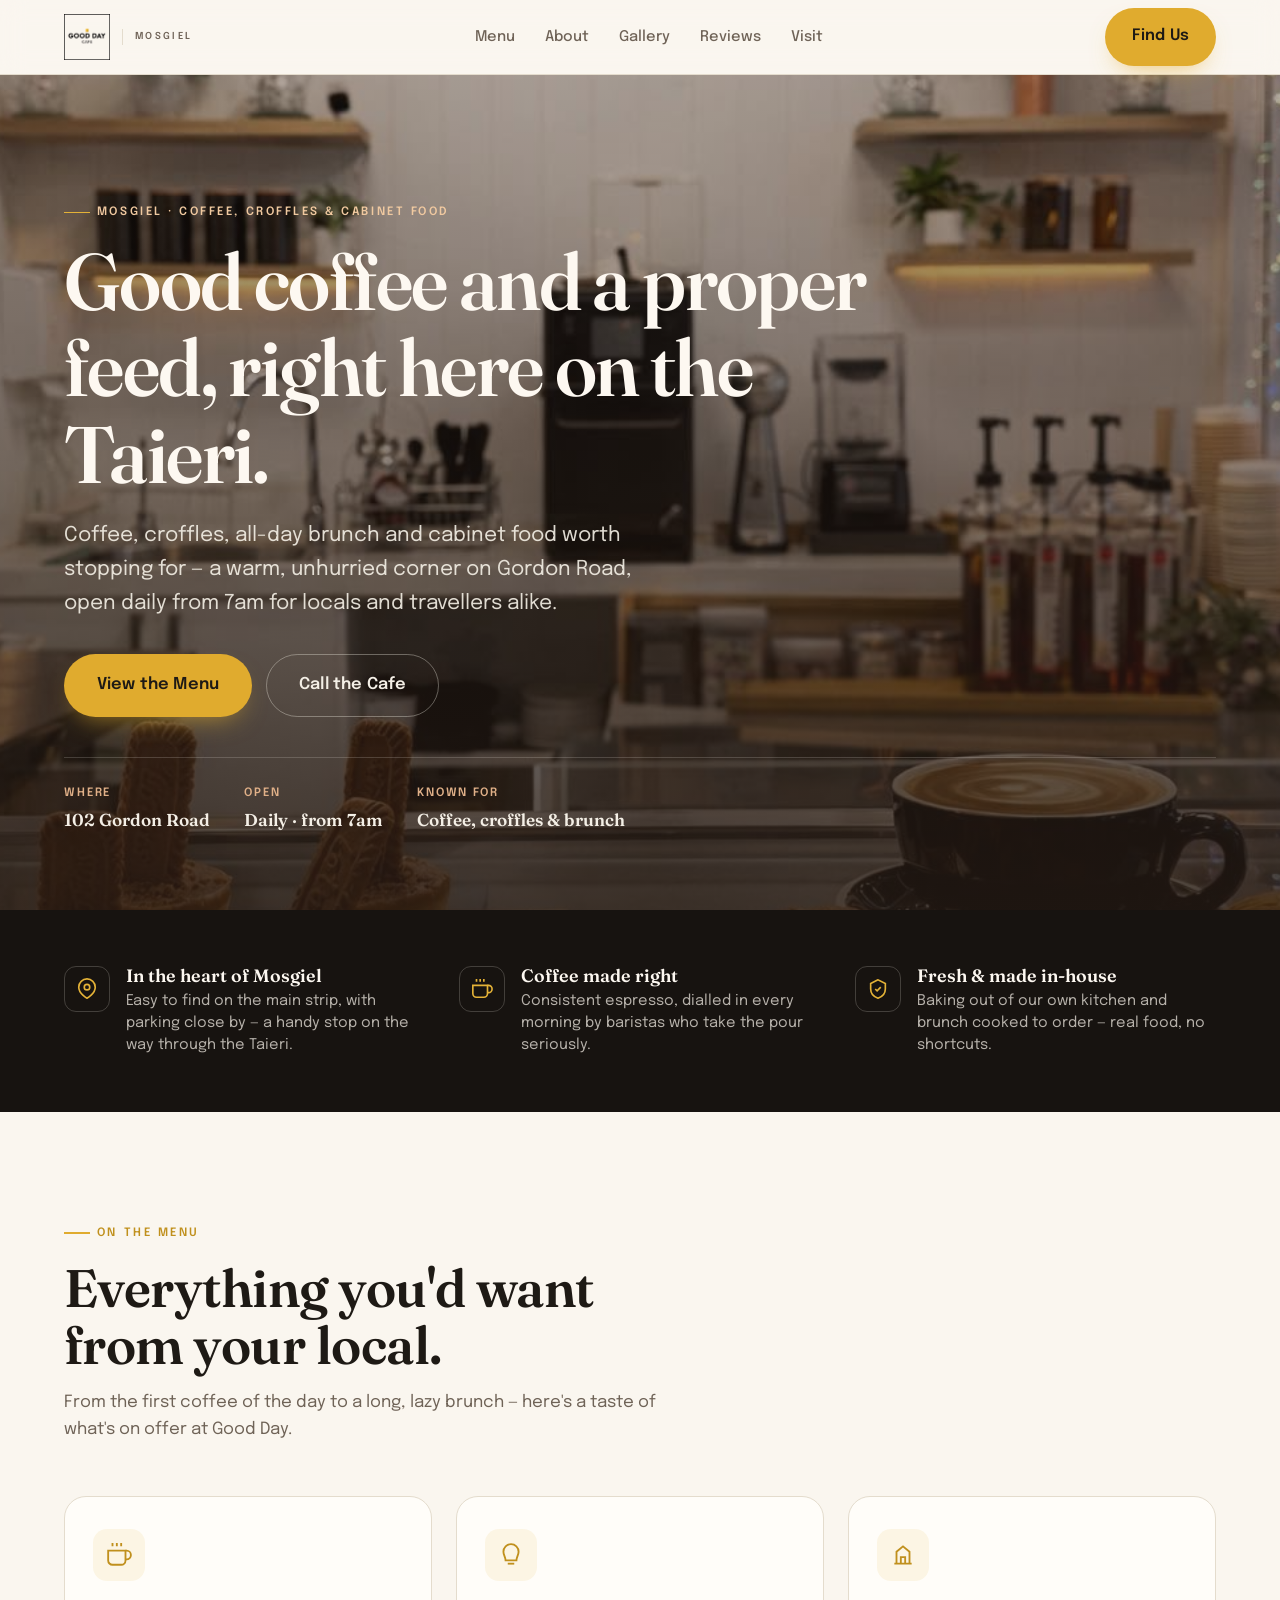
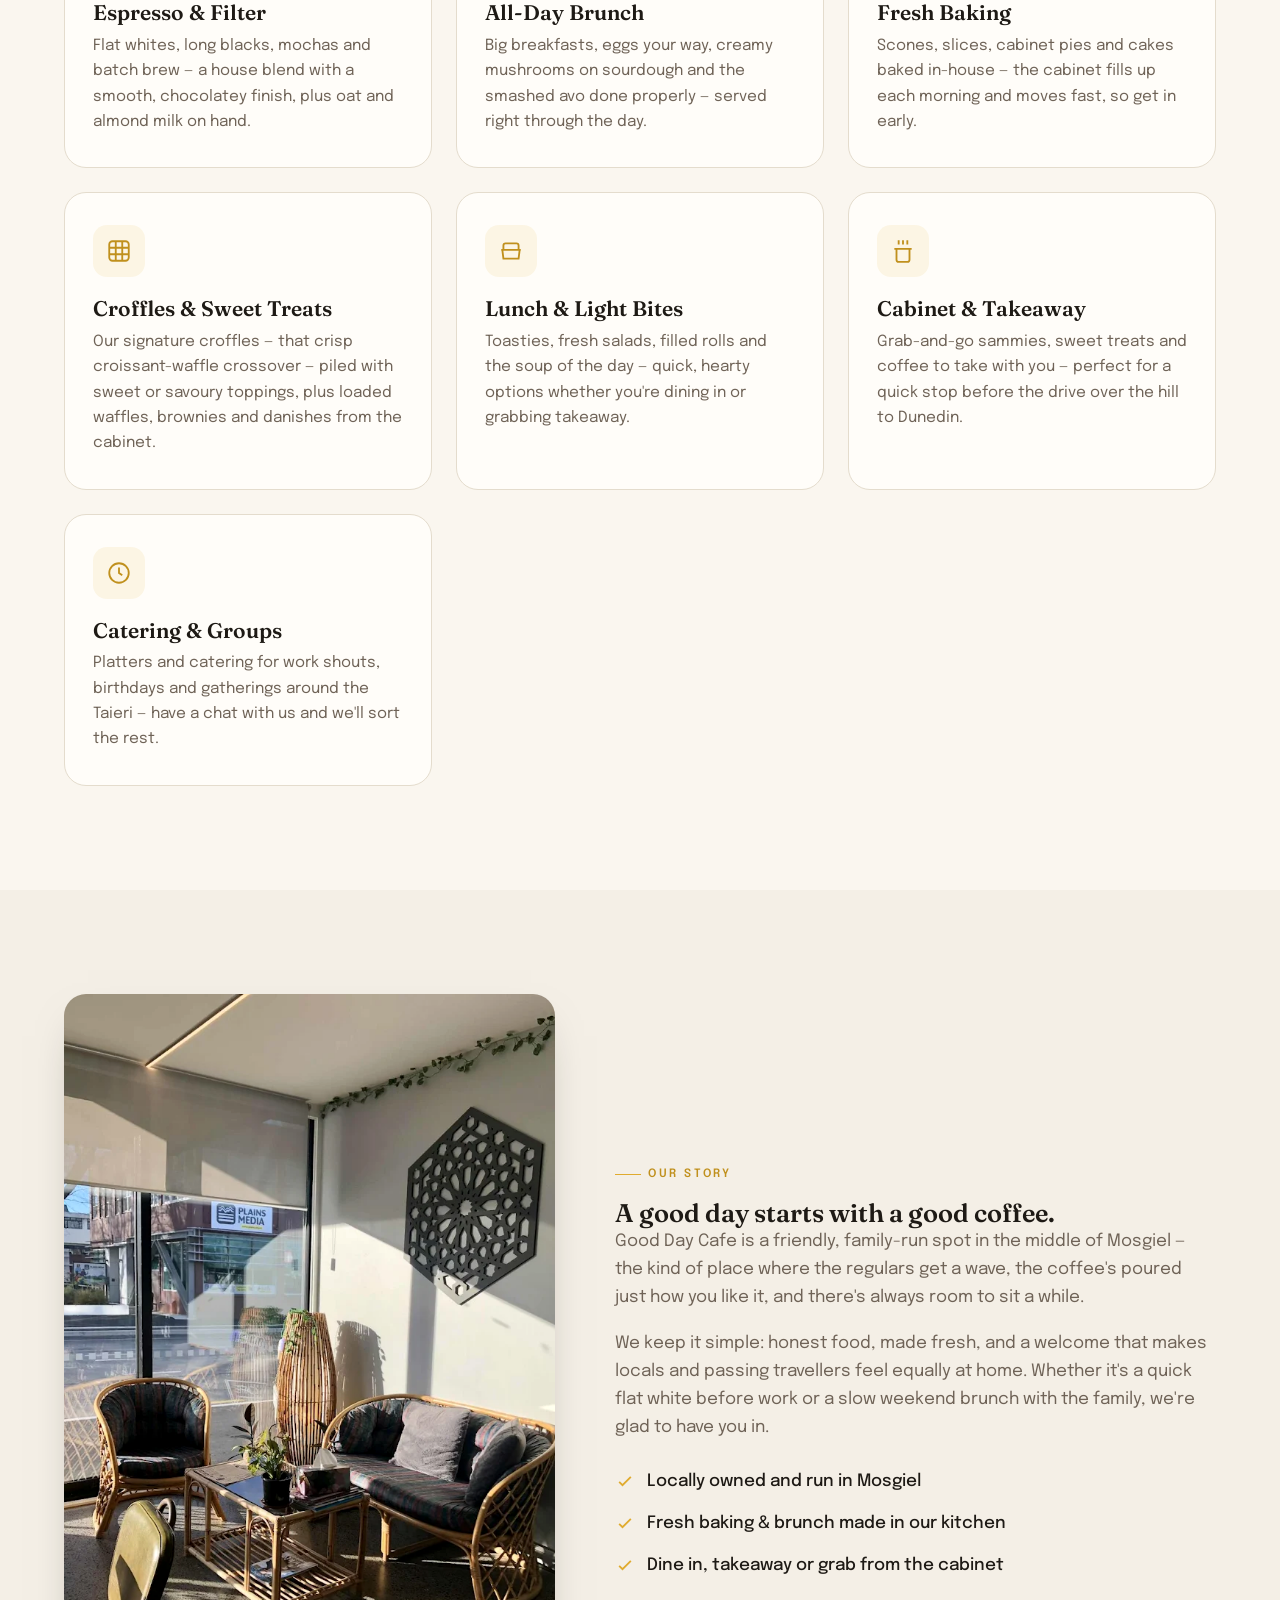
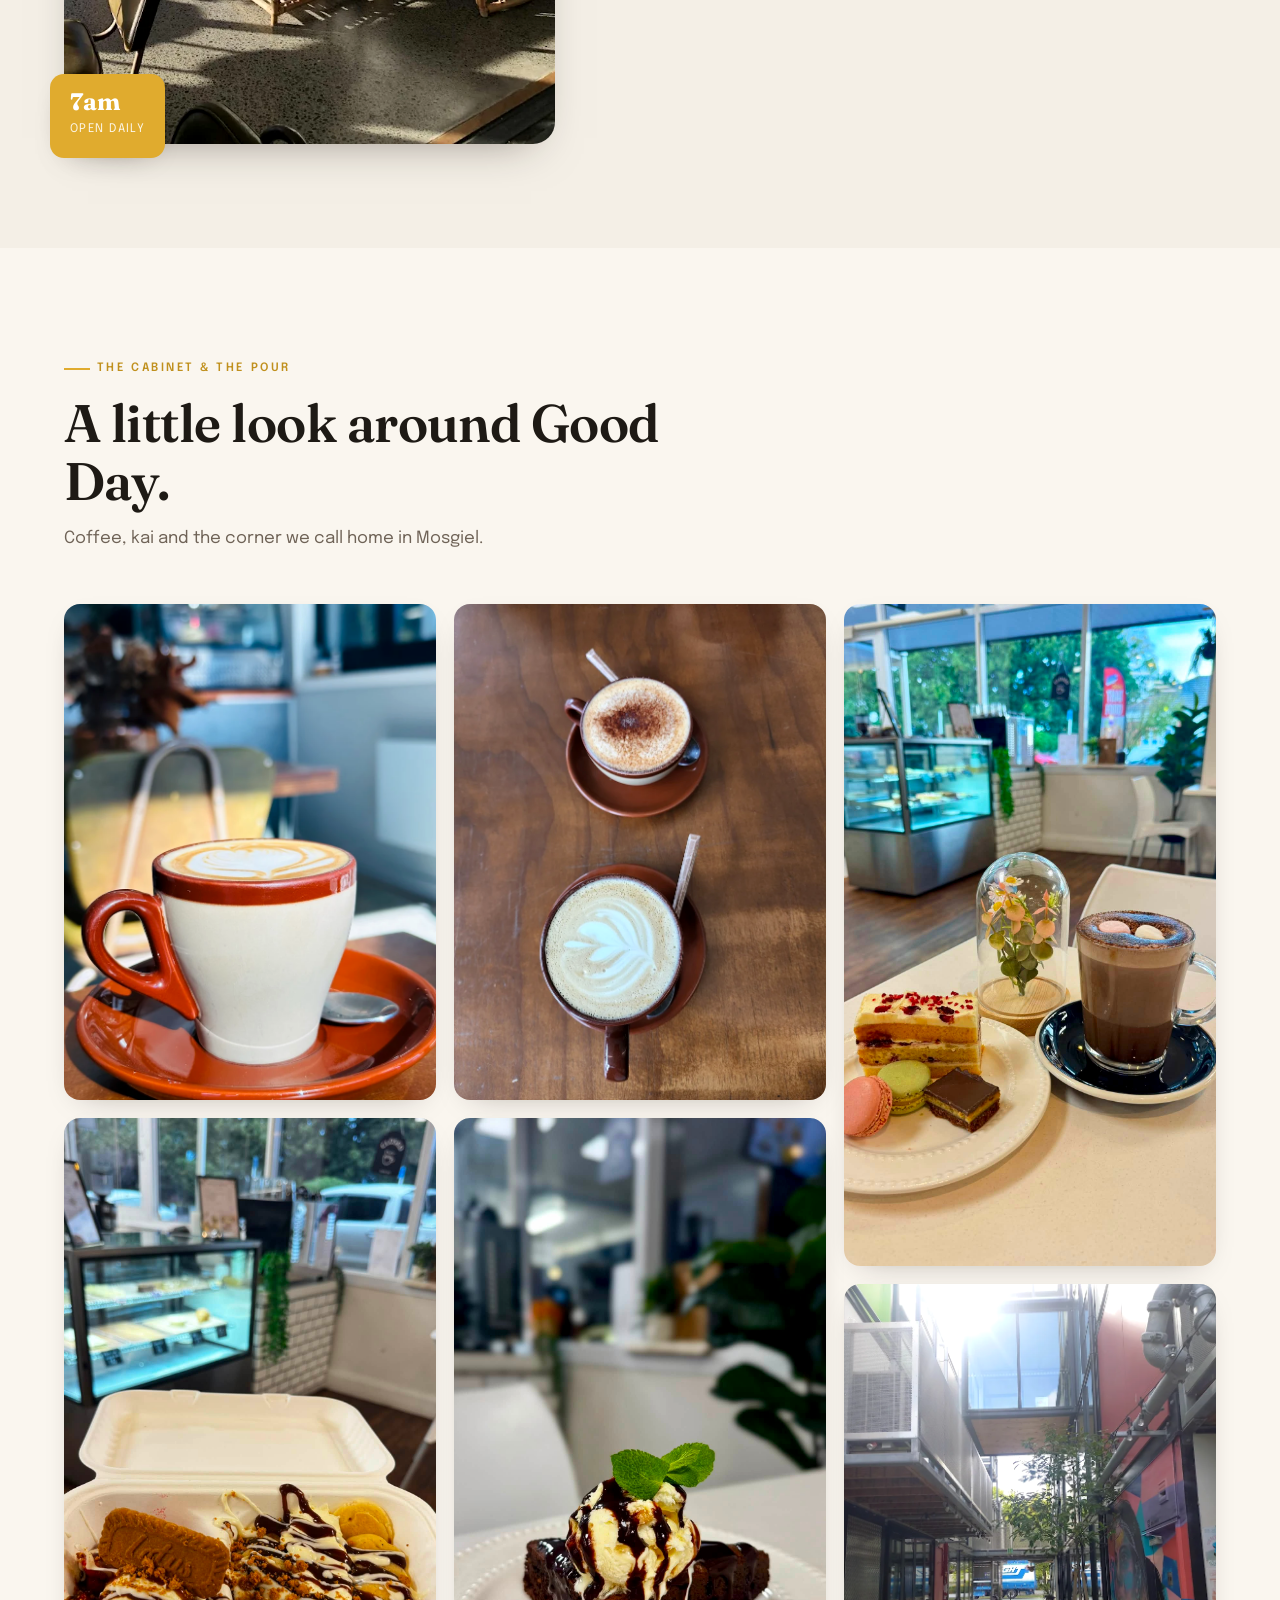
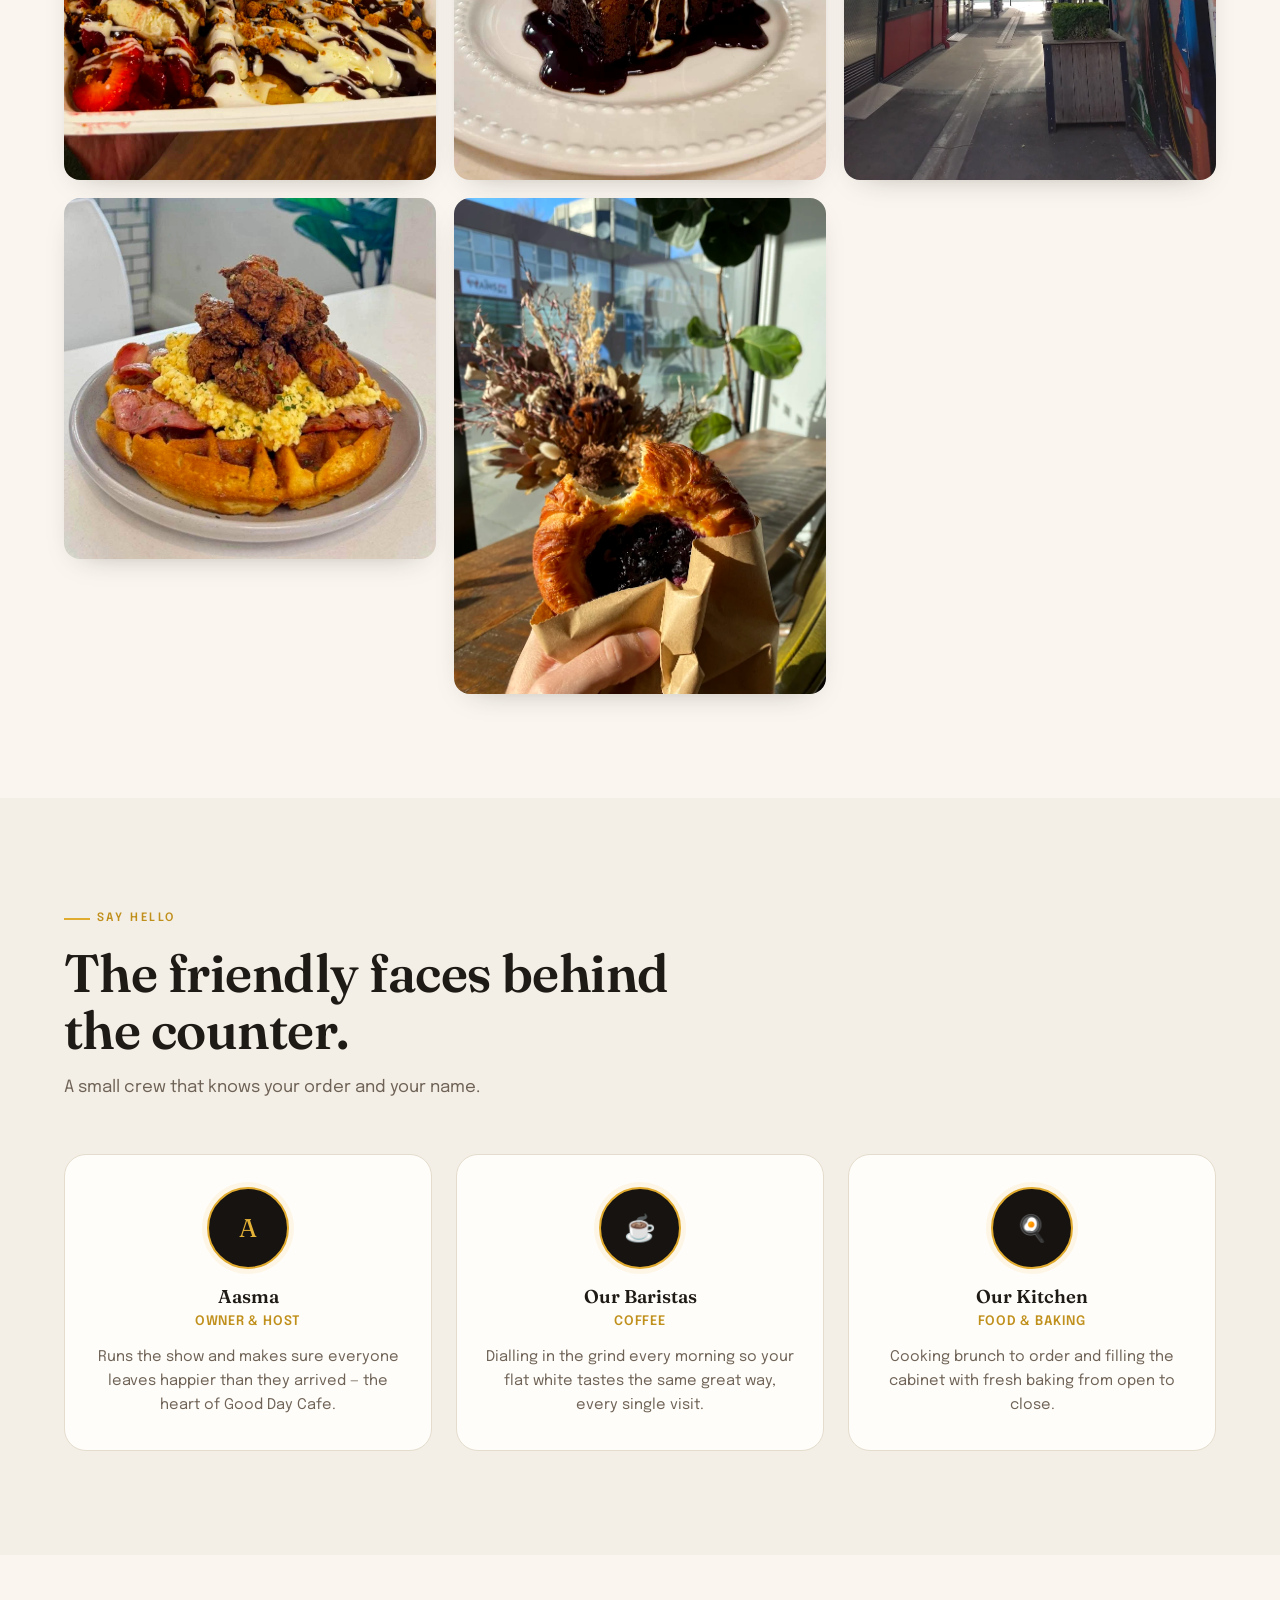
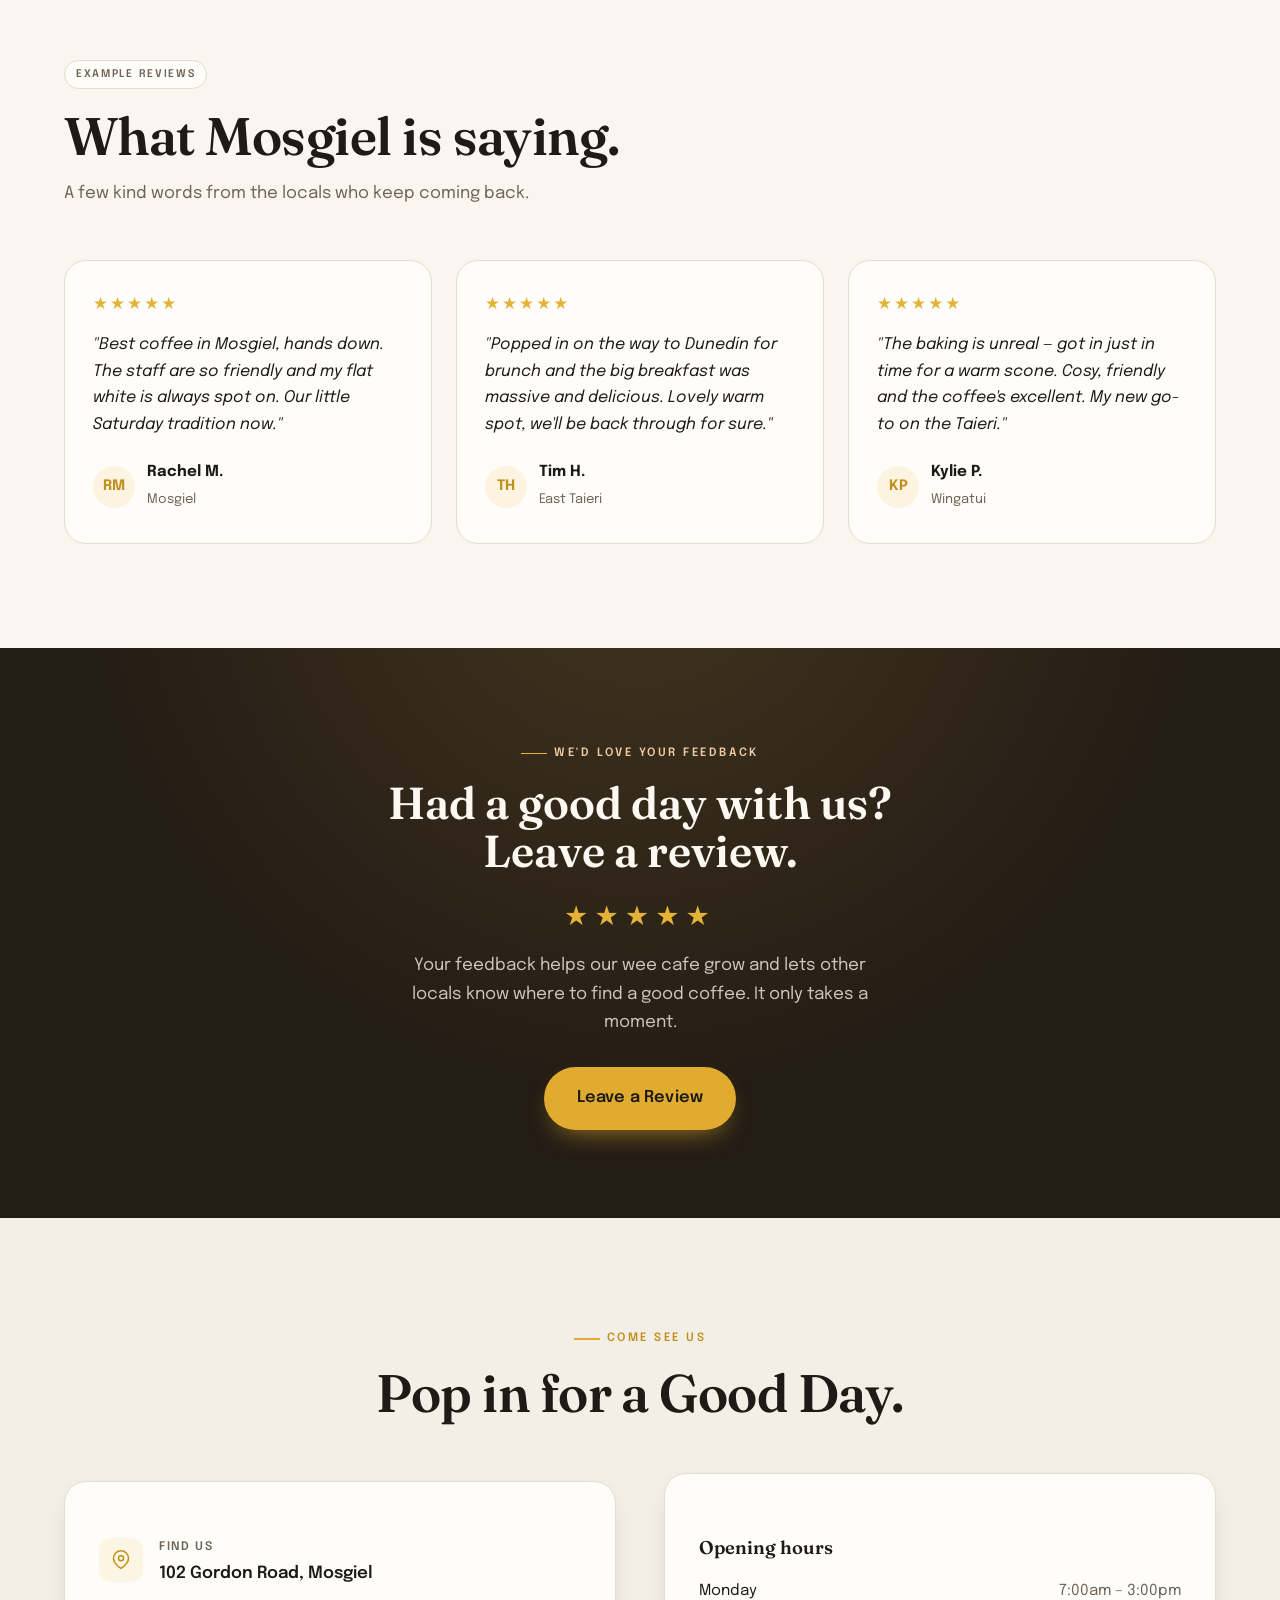
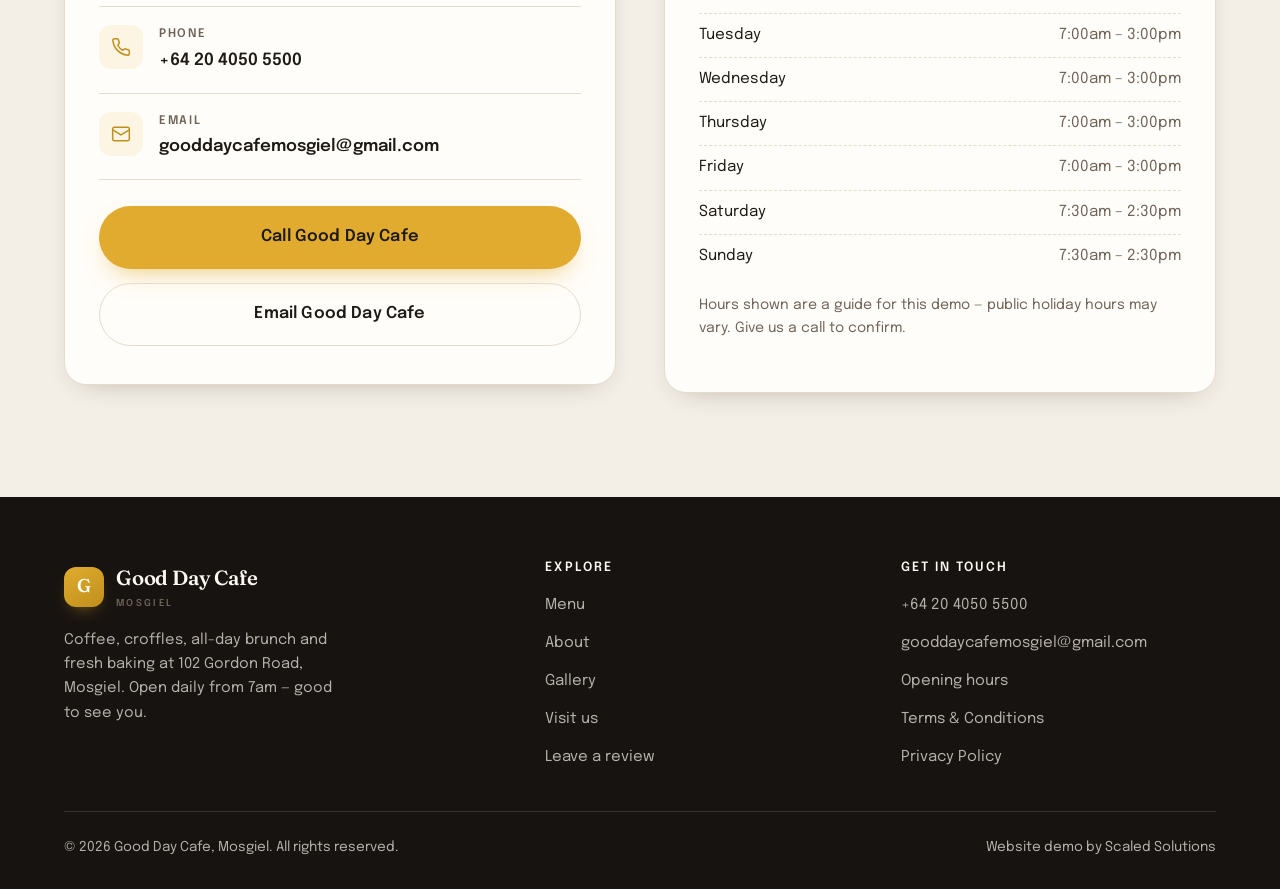
==== commit 0b043d6c: "Add real Good Day Cafe photos + logo; add real info (102 Gordon Road, email, croffles, open daily 7a" ====
--- a/index.html
+++ b/index.html
@@ -9,7 +9,7 @@
 <meta property="og:title" content="Good Day Cafe | Cafe &amp; Coffee, Mosgiel">
 <meta property="og:description" content="Proper coffee, all-day brunch and fresh baking in the heart of Mosgiel.">
 <meta property="og:type" content="website">
-<meta property="og:image" content="https://images.unsplash.com/photo-1554118811-1e0d58224f24?auto=format&fit=crop&w=1200&q=70">
+<meta property="og:image" content="https://good-day-cafe-mosgiel-demo.vercel.app/images/hero.jpg">
 <link rel="preconnect" href="https://fonts.googleapis.com">
 <link rel="preconnect" href="https://fonts.gstatic.com" crossorigin>
 <link href="https://fonts.googleapis.com/css2?family=Fraunces:opsz,wght@9..144,400;9..144,500;9..144,600;9..144,700&family=Epilogue:wght@400;500;600;700&display=swap" rel="stylesheet">
@@ -30,9 +30,9 @@
 <!-- Nav -->
 <header class="nav">
   <div class="wrap nav__inner">
-    <a class="brand" href="index.html">
-      <span class="brand__mark">G</span>
-      <span>Good Day Cafe<small>Mosgiel</small></span>
+    <a class="brand" href="index.html" aria-label="Good Day Cafe Mosgiel">
+      <img class="brand__img" src="images/logo.png" alt="Good Day Cafe">
+      <span class="brand__town">Mosgiel</span>
     </a>
     <nav class="nav__links">
       <a href="#menu">Menu</a>
@@ -51,24 +51,24 @@
 <!-- Hero -->
 <section class="hero">
   <div class="hero__slides" id="heroSlides">
-    <div class="hero__slide is-active" style="background-image:url('https://images.unsplash.com/photo-1554118811-1e0d58224f24?auto=format&fit=crop&w=1900&q=70')"></div>
-    <div class="hero__slide" style="background-image:url('https://images.unsplash.com/photo-1509042239860-f550ce710b93?auto=format&fit=crop&w=1900&q=70')"></div>
-    <div class="hero__slide" style="background-image:url('https://images.unsplash.com/photo-1490645935967-10de6ba17061?auto=format&fit=crop&w=1900&q=70')"></div>
-    <div class="hero__slide" style="background-image:url('https://images.unsplash.com/photo-1521017432531-fbd92d768814?auto=format&fit=crop&w=1900&q=70')"></div>
+    <div class="hero__slide is-active" style="background-image:url('images/hero.jpg')"></div>
+    <div class="hero__slide" style="background-image:url('images/breakfast-food.jpg')"></div>
+    <div class="hero__slide" style="background-image:url('images/loaded-waffle.jpg')"></div>
+    <div class="hero__slide" style="background-image:url('images/sign-plants.webp')"></div>
   </div>
   <div class="hero__scrim"></div>
   <div class="wrap hero__inner">
-    <span class="eyebrow hero__eyebrow">Mosgiel &middot; Cafe &amp; Coffee Roasters</span>
+    <span class="eyebrow hero__eyebrow">Mosgiel &middot; Coffee, Croffles &amp; Cabinet Food</span>
     <h1>Good coffee and a proper feed, right here on the Taieri.</h1>
-    <p>All-day brunch, fresh baking and a flat white worth stopping for — a warm, unhurried corner in the middle of Mosgiel for locals and travellers alike.</p>
+    <p>Coffee, croffles, all-day brunch and cabinet food worth stopping for — a warm, unhurried corner on Gordon Road, open daily from 7am for locals and travellers alike.</p>
     <div class="hero__actions">
       <a class="btn btn--primary btn--lg" href="#menu">View the Menu</a>
       <a class="btn btn--onDark btn--lg" href="tel:+642040505500">Call the Cafe</a>
     </div>
     <div class="hero__meta">
-      <div><span>Where</span><strong>Central Mosgiel</strong></div>
-      <div><span>Open</span><strong>7 days &middot; from 7am</strong></div>
-      <div><span>Known for</span><strong>Coffee &amp; brunch</strong></div>
+      <div><span>Where</span><strong>102 Gordon Road</strong></div>
+      <div><span>Open</span><strong>Daily &middot; from 7am</strong></div>
+      <div><span>Known for</span><strong>Coffee, croffles &amp; brunch</strong></div>
     </div>
   </div>
 </section>
@@ -116,6 +116,11 @@
         <p>Scones, slices, cabinet pies and cakes baked in-house — the cabinet fills up each morning and moves fast, so get in early.</p>
       </div>
       <div class="svc reveal">
+        <div class="svc__ico"><svg width="26" height="26" viewBox="0 0 24 24" fill="none" stroke="currentColor" stroke-width="1.7"><rect x="3" y="3" width="18" height="18" rx="3"/><path d="M3 9h18M3 15h18M9 3v18M15 3v18"/></svg></div>
+        <h3>Croffles &amp; Sweet Treats</h3>
+        <p>Our signature croffles — that crisp croissant-waffle crossover — piled with sweet or savoury toppings, plus loaded waffles, brownies and danishes from the cabinet.</p>
+      </div>
+      <div class="svc reveal">
         <div class="svc__ico"><svg width="26" height="26" viewBox="0 0 24 24" fill="none" stroke="currentColor" stroke-width="1.7"><path d="M3 11h18M5 11V7a2 2 0 0 1 2-2h10a2 2 0 0 1 2 2v4M4 11l1 8h14l1-8"/></svg></div>
         <h3>Lunch &amp; Light Bites</h3>
         <p>Toasties, fresh salads, filled rolls and the soup of the day — quick, hearty options whether you're dining in or grabbing takeaway.</p>
@@ -138,7 +143,7 @@
 <section class="section section--bone" id="about">
   <div class="wrap about">
     <div class="about__media reveal">
-      <img src="https://images.unsplash.com/photo-1445116572660-236099ec97a0?auto=format&fit=crop&w=1000&q=70" width="1000" height="750" alt="Warm cafe interior with timber tables and morning light" loading="lazy">
+      <img src="images/seating.webp" width="1000" height="750" alt="Warm interior seating at Good Day Cafe Mosgiel" loading="lazy">
       <div class="about__tag"><strong>7am</strong><span>Open daily</span></div>
     </div>
     <div class="about__body reveal">
@@ -164,12 +169,14 @@
       <p>Coffee, kai and the corner we call home in Mosgiel.</p>
     </div>
     <div class="gallery reveal">
-      <img src="https://images.unsplash.com/photo-1461023058943-07fcbe16d735?auto=format&fit=crop&w=800&q=70" alt="Barista pouring latte art into a takeaway cup" loading="lazy">
-      <img src="https://images.unsplash.com/photo-1482049016688-2d3e1b311543?auto=format&fit=crop&w=800&q=70" alt="Brunch plate of avocado toast with poached eggs" loading="lazy">
-      <img src="https://images.unsplash.com/photo-1509440159596-0249088772ff?auto=format&fit=crop&w=800&q=70" alt="Cabinet full of fresh baking and pastries" loading="lazy">
-      <img src="https://images.unsplash.com/photo-1495474472287-4d71bcdd2085?auto=format&fit=crop&w=800&q=70" alt="Cup of coffee with a heart in the crema" loading="lazy">
-      <img src="https://images.unsplash.com/photo-1521017432531-fbd92d768814?auto=format&fit=crop&w=800&q=70" alt="Friends sharing coffee at a cafe table" loading="lazy">
-      <img src="https://images.unsplash.com/photo-1447933601403-0c6688de566e?auto=format&fit=crop&w=800&q=70" alt="Freshly roasted coffee beans" loading="lazy">
+      <img src="images/coffee.webp" alt="Flat white with latte art at Good Day Cafe" loading="lazy">
+      <img src="images/breakfast.jpg" alt="Breakfast plate at Good Day Cafe Mosgiel" loading="lazy">
+      <img src="images/loaded-waffle.jpg" alt="Loaded waffle" loading="lazy">
+      <img src="images/coffee-hotchoc.webp" alt="Coffee and hot chocolate" loading="lazy">
+      <img src="images/brownie-icecream.jpg" alt="Warm brownie with ice cream" loading="lazy">
+      <img src="images/danish.webp" alt="Fresh danish pastry" loading="lazy">
+      <img src="images/sweet-treats.jpg" alt="Sweet treats from the cabinet" loading="lazy">
+      <img src="images/alley.webp" alt="Good Day Cafe alley entrance and seating in Mosgiel" loading="lazy">
     </div>
   </div>
 </section>
@@ -255,7 +262,7 @@
       <div class="contact__card reveal">
         <div class="contact__row">
           <div class="contact__ico"><svg width="20" height="20" viewBox="0 0 24 24" fill="none" stroke="currentColor" stroke-width="1.8"><path d="M21 10c0 7-9 12-9 12s-9-5-9-12a9 9 0 1 1 18 0Z"/><circle cx="12" cy="10" r="3"/></svg></div>
-          <div><span>Find us</span><strong>Central Mosgiel, Otago</strong></div>
+          <div><span>Find us</span><strong>102 Gordon Road, Mosgiel</strong></div>
         </div>
         <div class="contact__row">
           <div class="contact__ico"><svg width="20" height="20" viewBox="0 0 24 24" fill="none" stroke="currentColor" stroke-width="1.8"><path d="M22 16.9v3a2 2 0 0 1-2.2 2 19.8 19.8 0 0 1-8.6-3 19.5 19.5 0 0 1-6-6 19.8 19.8 0 0 1-3-8.6A2 2 0 0 1 4.1 2h3a2 2 0 0 1 2 1.7c.1.9.4 1.8.7 2.7a2 2 0 0 1-.5 2.1L8.1 9.9a16 16 0 0 0 6 6l1.4-1.2a2 2 0 0 1 2.1-.4c.9.3 1.8.6 2.7.7a2 2 0 0 1 1.7 2Z"/></svg></div>
@@ -263,11 +270,11 @@
         </div>
         <div class="contact__row">
           <div class="contact__ico"><svg width="20" height="20" viewBox="0 0 24 24" fill="none" stroke="currentColor" stroke-width="1.8"><rect x="2" y="4" width="20" height="16" rx="2"/><path d="m22 7-10 6L2 7"/></svg></div>
-          <div><span>Email</span><strong>Send us a message</strong></div>
+          <div><span>Email</span><strong>gooddaycafemosgiel@gmail.com</strong></div>
         </div>
         <div class="contact__actions">
           <a class="btn btn--primary btn--lg" href="tel:+642040505500">Call Good Day Cafe</a>
-          <a class="btn btn--ghost btn--lg" href="mailto:">Email Good Day Cafe</a>
+          <a class="btn btn--ghost btn--lg" href="mailto:gooddaycafemosgiel@gmail.com">Email Good Day Cafe</a>
         </div>
       </div>
       <div class="contact__card reveal">
@@ -295,7 +302,7 @@
     <div class="footer__top">
       <div>
         <a class="brand" href="index.html"><span class="brand__mark">G</span><span style="color:#fdf8f1">Good Day Cafe<small>Mosgiel</small></span></a>
-        <p>Proper coffee, all-day brunch and fresh baking in the heart of Mosgiel. Good to see you.</p>
+        <p>Coffee, croffles, all-day brunch and fresh baking at 102 Gordon Road, Mosgiel. Open daily from 7am — good to see you.</p>
       </div>
       <div>
         <h4>Explore</h4>
@@ -311,7 +318,7 @@
         <h4>Get in touch</h4>
         <ul>
           <li><a href="tel:+642040505500">+64 20 4050 5500</a></li>
-          <li><a href="mailto:">Email us</a></li>
+          <li><a href="mailto:gooddaycafemosgiel@gmail.com">gooddaycafemosgiel@gmail.com</a></li>
           <li><a href="#visit">Opening hours</a></li>
           <li><a href="terms.html">Terms &amp; Conditions</a></li>
           <li><a href="privacy.html">Privacy Policy</a></li>
--- a/styles.css
+++ b/styles.css
@@ -5,14 +5,14 @@
   --bone:#f4efe6;
   --cream:#faf6ef;
   --paper:#fffdf9;
-  --espresso:#241a14;
-  --espresso-2:#2f231a;
-  --ink:#2a221c;
+  --espresso:#171310;
+  --espresso-2:#241d15;
+  --ink:#1e1a15;
   --muted:#6f6357;
   --line:#e4dccd;
-  --accent:#c65d3b;
-  --accent-deep:#a9482a;
-  --gold:#c9a24b;
+  --accent:#e0ab2e;
+  --accent-deep:#c0901d;
+  --gold:#e4b237;
   --radius:16px;
   --radius-lg:22px;
   --shadow:0 18px 44px -24px rgba(36,26,20,.5);
@@ -64,7 +64,7 @@
   transition:transform .25s ease,background .25s ease,color .25s ease,box-shadow .25s ease;
   letter-spacing:.01em;
 }
-.btn--primary{background:var(--accent);color:#fff;box-shadow:0 12px 26px -12px rgba(198,93,59,.7)}
+.btn--primary{background:var(--accent);color:var(--ink);box-shadow:0 12px 26px -12px rgba(224,171,46,.7)}
 .btn--primary:hover{background:var(--accent-deep);transform:translateY(-2px)}
 .btn--ghost{background:transparent;color:var(--ink);border-color:var(--line)}
 .btn--ghost:hover{border-color:var(--accent);color:var(--accent-deep);transform:translateY(-2px)}
@@ -86,9 +86,11 @@
   width:40px;height:40px;border-radius:12px;flex:none;
   background:linear-gradient(150deg,var(--accent),var(--accent-deep));
   color:#fff;display:grid;place-items:center;font-family:'Fraunces',serif;font-size:1.15rem;
-  box-shadow:0 8px 18px -10px rgba(198,93,59,.8);
+  box-shadow:0 8px 18px -10px rgba(224,171,46,.8);
 }
 .brand small{display:block;font-family:'Epilogue',sans-serif;font-size:.6rem;letter-spacing:.24em;text-transform:uppercase;color:var(--muted);font-weight:600;margin-top:1px}
+.brand__img{height:46px;width:auto;display:block}
+.brand__town{font-family:'Epilogue',sans-serif;font-size:.6rem;letter-spacing:.24em;text-transform:uppercase;color:var(--muted);font-weight:600;padding-left:12px;border-left:1px solid var(--line);align-self:center}
 .nav__links{display:flex;align-items:center;gap:30px}
 .nav__links a{font-size:.92rem;color:var(--muted);font-weight:500;transition:color .2s}
 .nav__links a:hover{color:var(--accent-deep)}
@@ -143,7 +145,7 @@
   padding:32px 28px;transition:transform .3s ease,box-shadow .3s ease,border-color .3s ease;
 }
 .svc:hover{transform:translateY(-6px);box-shadow:var(--shadow);border-color:#e8d9c2}
-.svc__ico{width:52px;height:52px;border-radius:14px;background:rgba(198,93,59,.1);color:var(--accent-deep);display:grid;place-items:center;margin-bottom:20px}
+.svc__ico{width:52px;height:52px;border-radius:14px;background:rgba(224,171,46,.1);color:var(--accent-deep);display:grid;place-items:center;margin-bottom:20px}
 .svc h3{font-size:1.32rem;margin-bottom:10px}
 .svc p{margin:0;color:var(--muted);font-size:.96rem}
 @media(max-width:900px){.svc-grid{grid-template-columns:1fr}}
@@ -165,7 +167,7 @@
 .crew-grid{display:grid;grid-template-columns:repeat(3,1fr);gap:24px}
 .crew{background:var(--paper);border:1px solid var(--line);border-radius:var(--radius-lg);padding:32px 26px;text-align:center;transition:transform .3s,box-shadow .3s}
 .crew:hover{transform:translateY(-5px);box-shadow:var(--shadow)}
-.crew__avatar{width:82px;height:82px;border-radius:50%;margin:0 auto 18px;background:var(--espresso);color:var(--gold);display:grid;place-items:center;font-family:'Fraunces',serif;font-size:1.6rem;border:2px solid var(--accent);box-shadow:0 0 0 5px rgba(198,93,59,.09)}
+.crew__avatar{width:82px;height:82px;border-radius:50%;margin:0 auto 18px;background:var(--espresso);color:var(--gold);display:grid;place-items:center;font-family:'Fraunces',serif;font-size:1.6rem;border:2px solid var(--accent);box-shadow:0 0 0 5px rgba(224,171,46,.09)}
 .crew h3{font-size:1.16rem;margin-bottom:4px}
 .crew .role{color:var(--accent-deep);font-weight:600;font-size:.82rem;letter-spacing:.06em;text-transform:uppercase;margin-bottom:12px}
 .crew p{margin:0;color:var(--muted);font-size:.92rem}
@@ -183,7 +185,7 @@
 .rev__stars{color:var(--gold);letter-spacing:2px;margin-bottom:14px;font-size:1.05rem}
 .rev p{margin:0 0 22px;color:var(--ink);font-size:1rem;font-style:italic}
 .rev__who{margin-top:auto;display:flex;align-items:center;gap:12px}
-.rev__ini{width:42px;height:42px;border-radius:50%;background:rgba(198,93,59,.12);color:var(--accent-deep);display:grid;place-items:center;font-weight:700;font-size:.9rem}
+.rev__ini{width:42px;height:42px;border-radius:50%;background:rgba(224,171,46,.12);color:var(--accent-deep);display:grid;place-items:center;font-weight:700;font-size:.9rem}
 .rev__who strong{display:block;font-size:.95rem}
 .rev__who span{font-size:.82rem;color:var(--muted)}
 @media(max-width:900px){.rev-grid{grid-template-columns:1fr}}
@@ -201,7 +203,7 @@
 .contact__card{background:var(--paper);border:1px solid var(--line);border-radius:var(--radius-lg);padding:38px 34px;box-shadow:var(--shadow-soft)}
 .contact__row{display:flex;gap:16px;align-items:flex-start;padding:18px 0;border-bottom:1px solid var(--line)}
 .contact__row:last-child{border-bottom:none}
-.contact__ico{width:44px;height:44px;flex:none;border-radius:12px;background:rgba(198,93,59,.1);color:var(--accent-deep);display:grid;place-items:center}
+.contact__ico{width:44px;height:44px;flex:none;border-radius:12px;background:rgba(224,171,46,.1);color:var(--accent-deep);display:grid;place-items:center}
 .contact__row span{display:block;font-size:.74rem;letter-spacing:.14em;text-transform:uppercase;color:var(--muted);font-weight:600;margin-bottom:2px}
 .contact__row strong{font-size:1.05rem;font-weight:600}
 .contact__actions{display:flex;flex-direction:column;gap:14px;margin-top:26px}
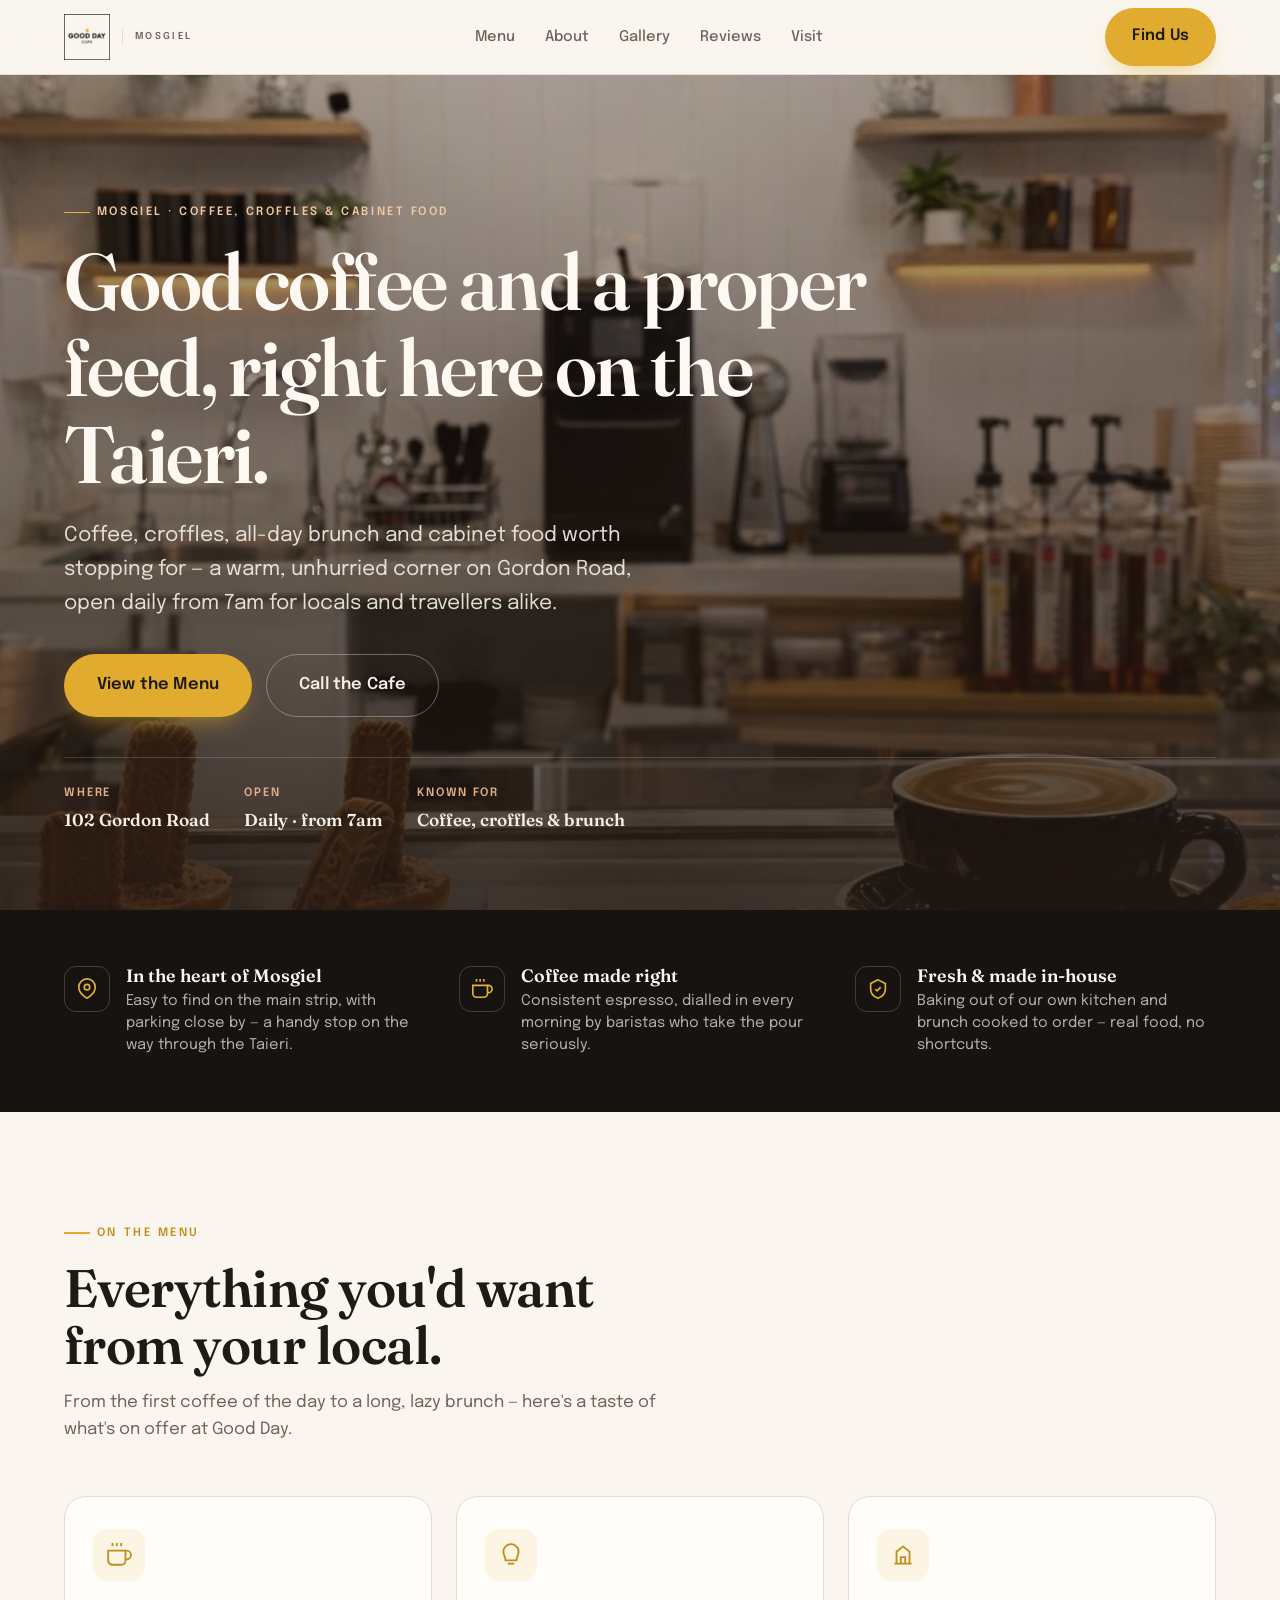
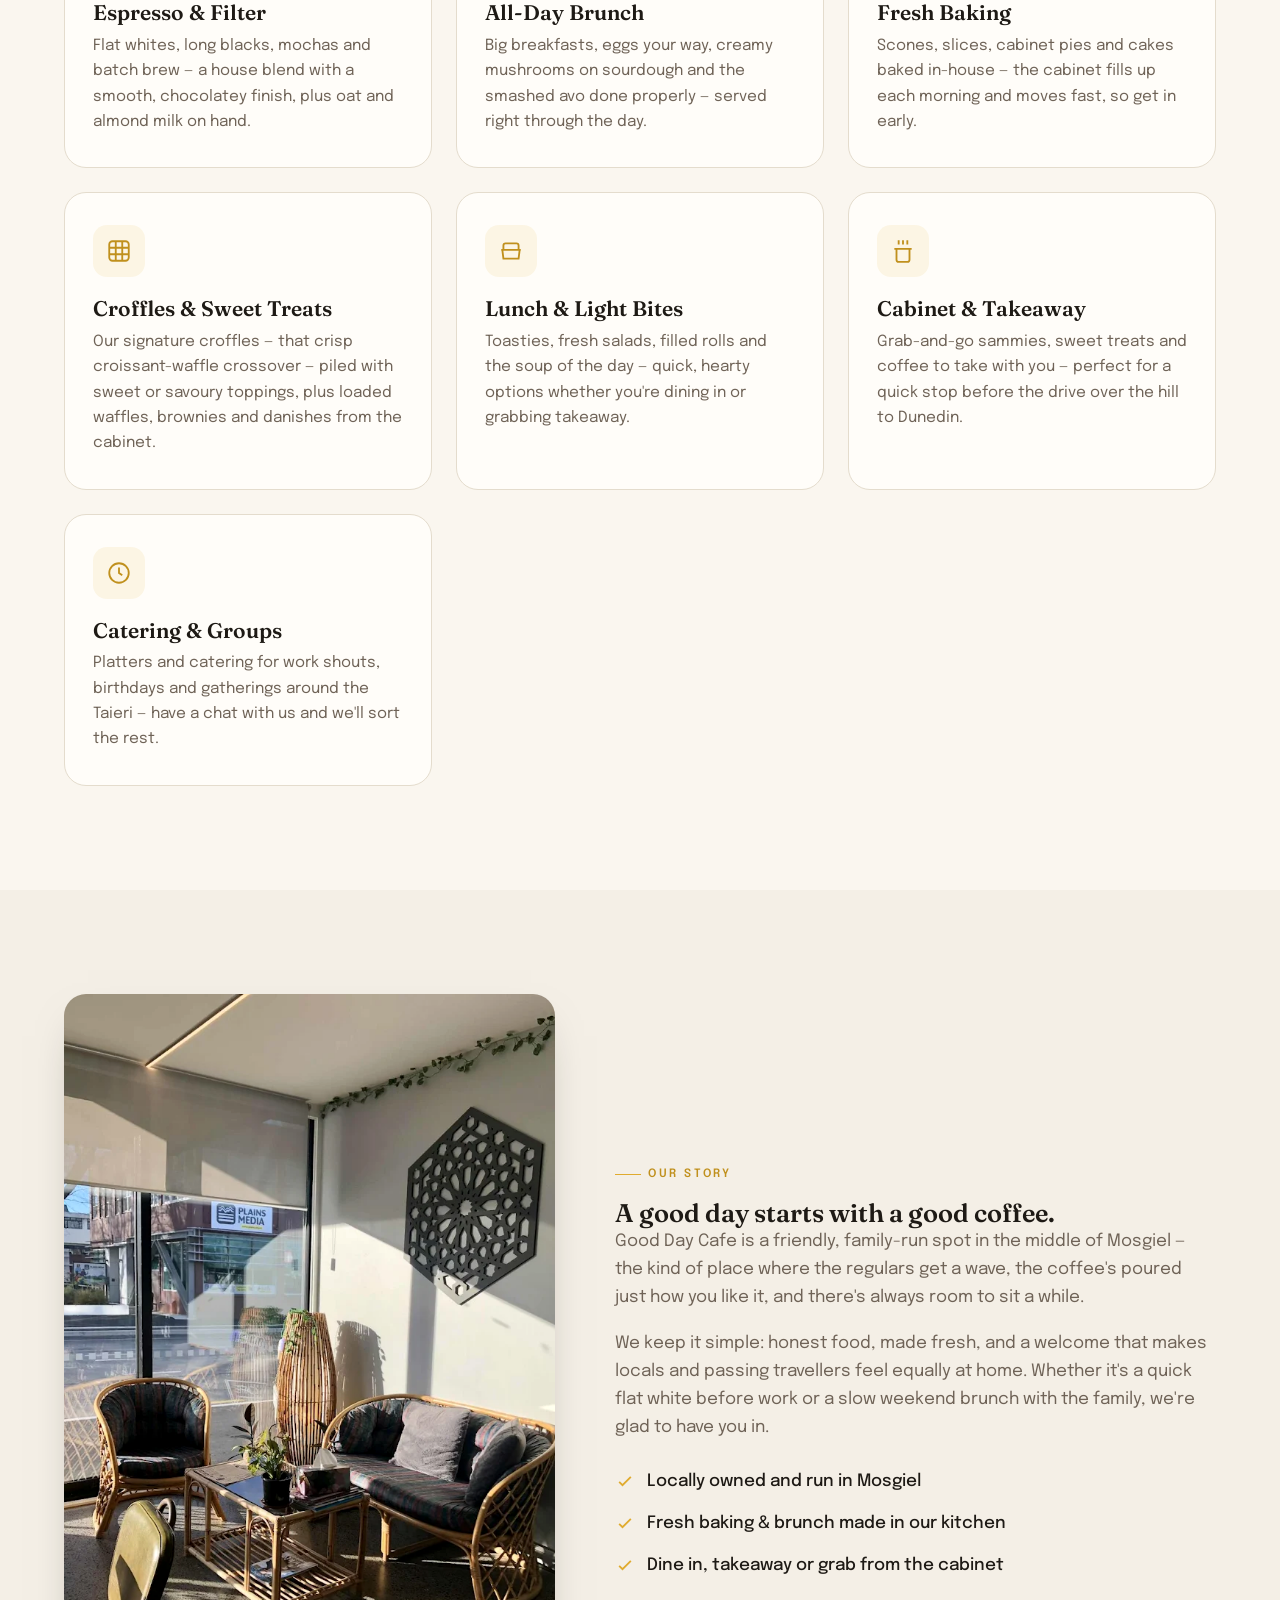
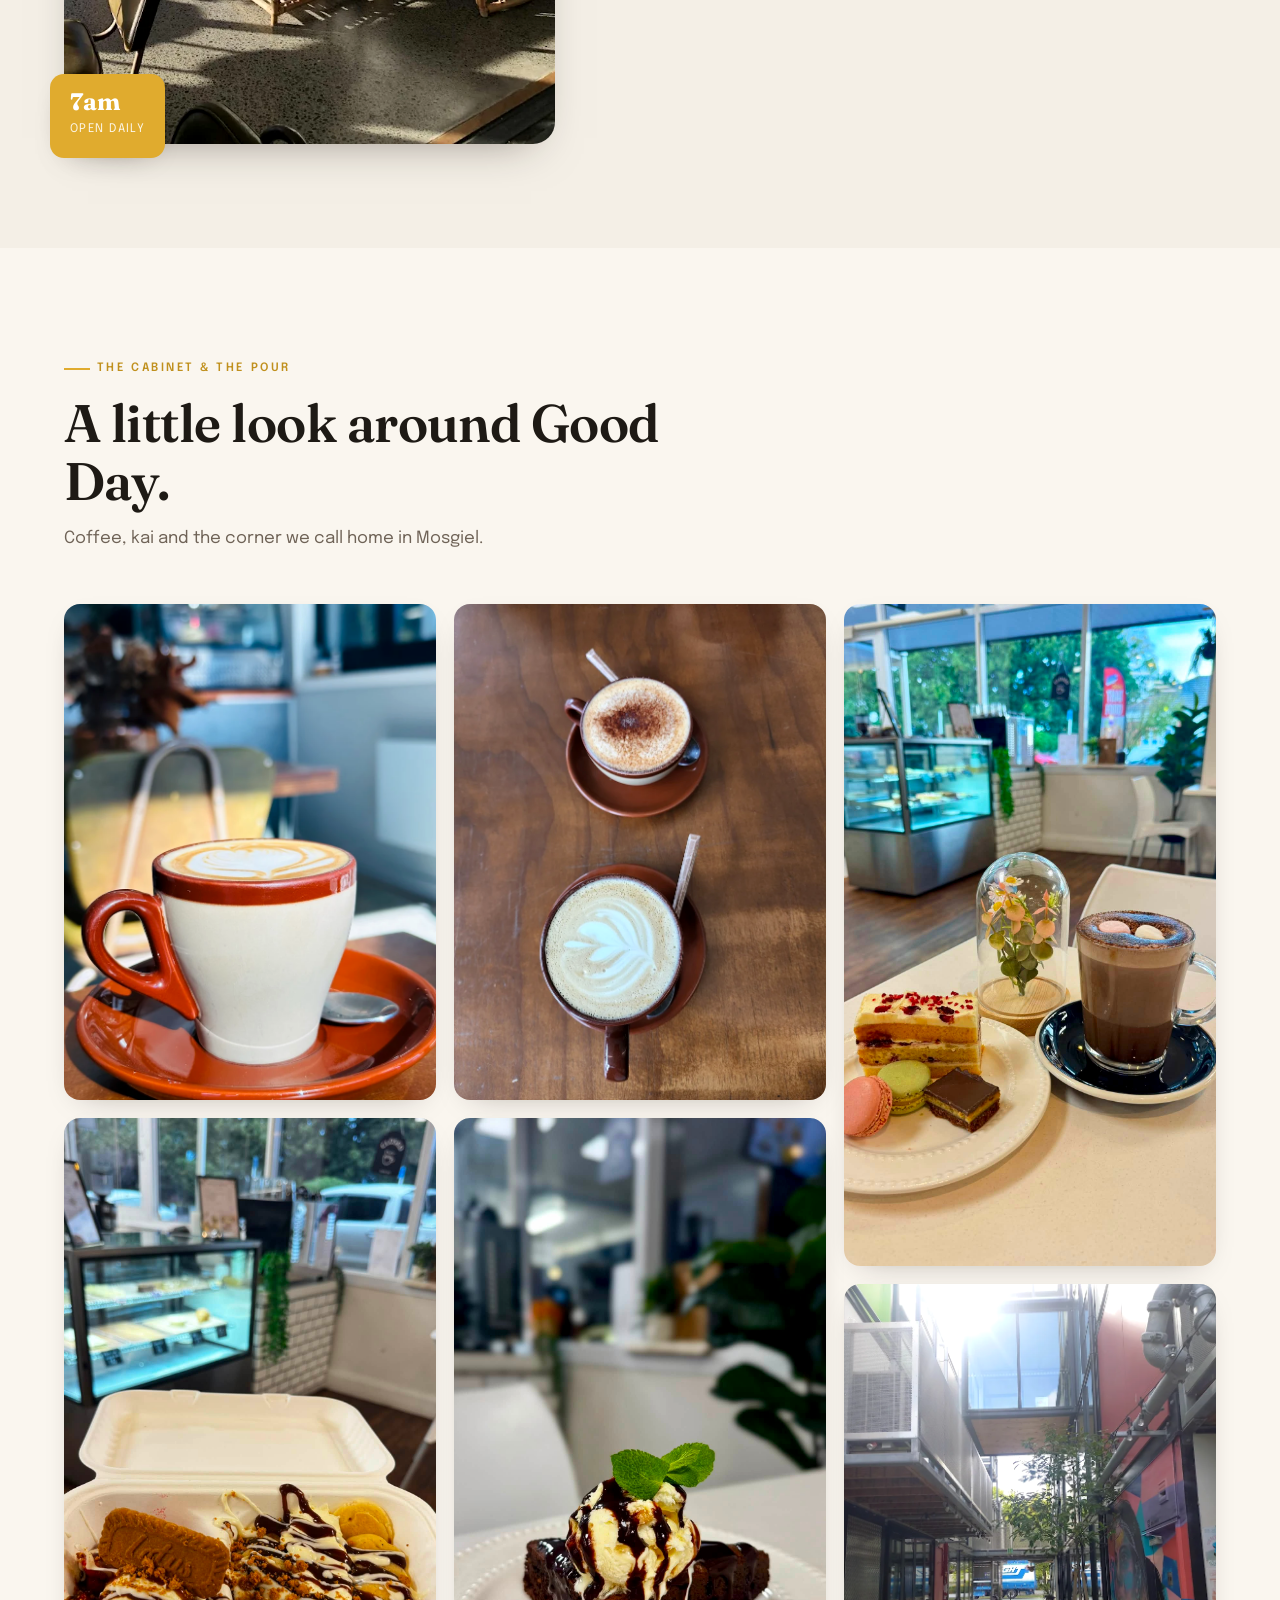
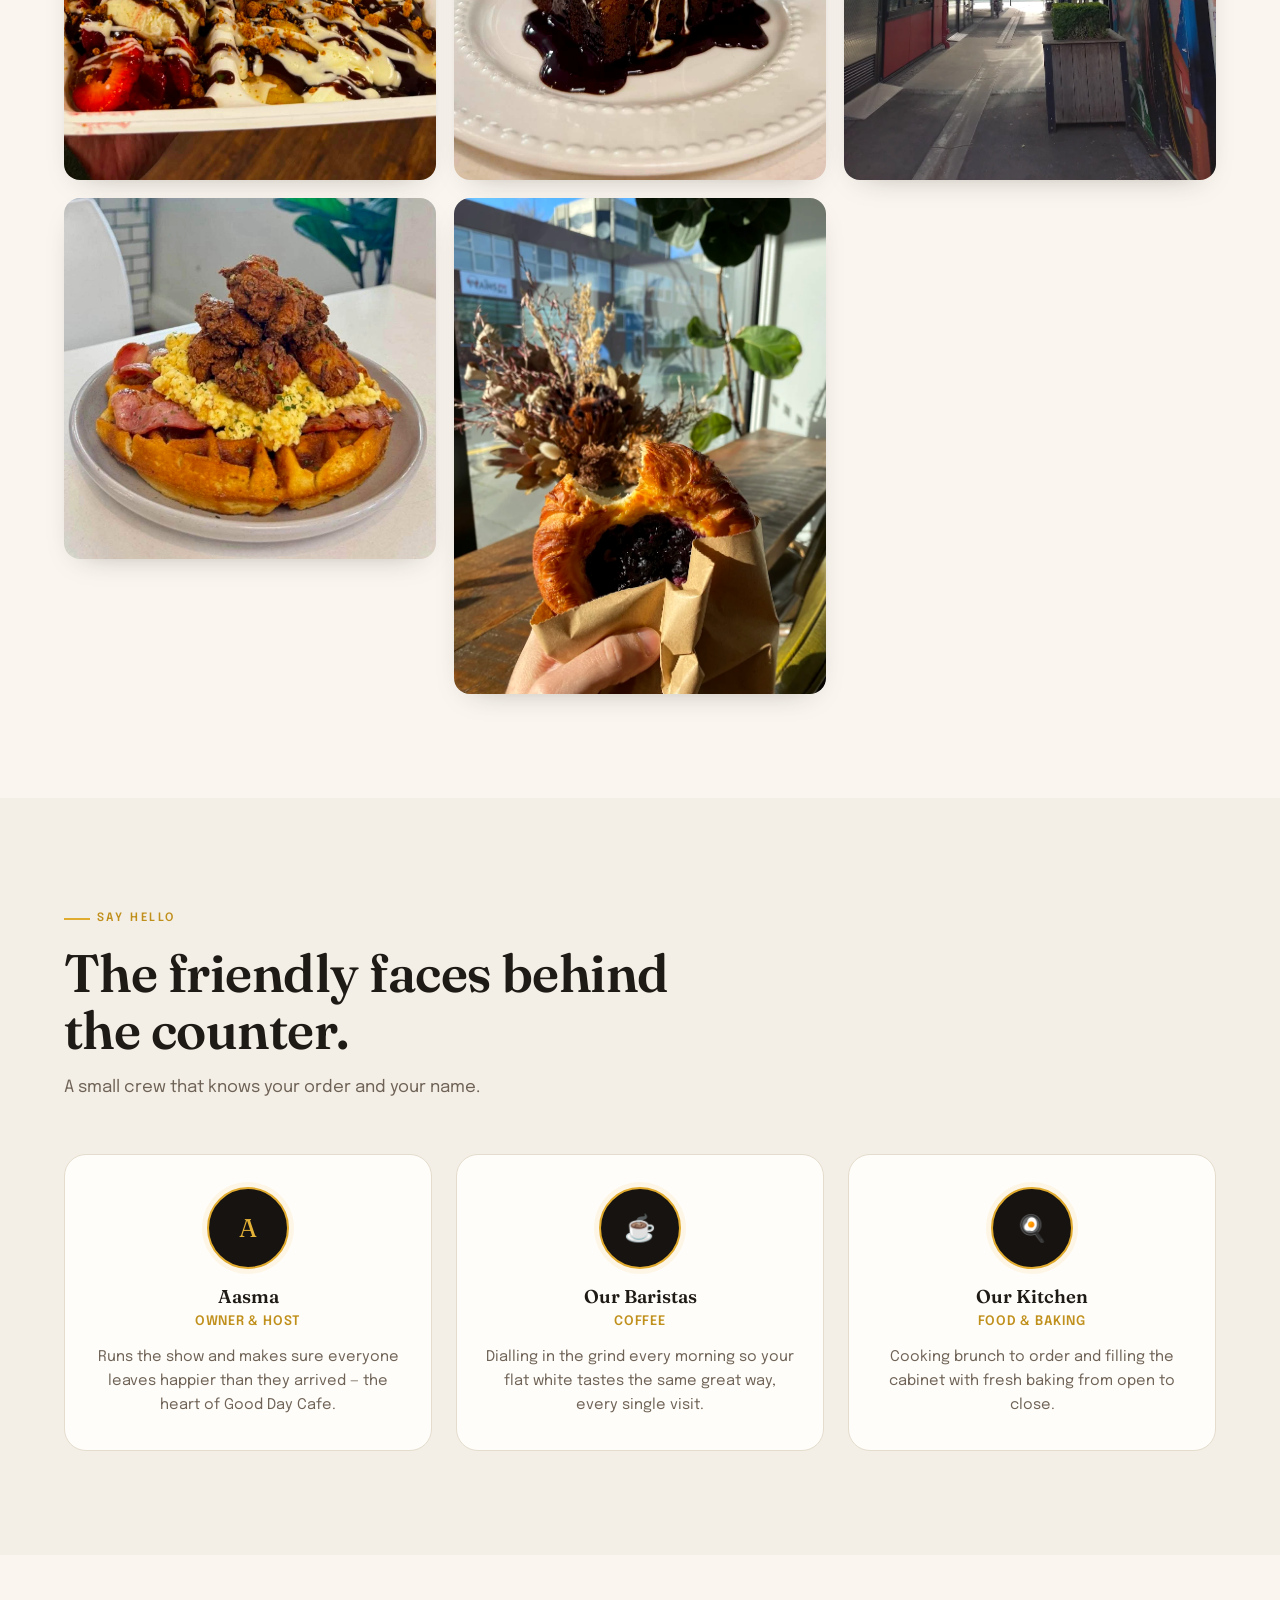
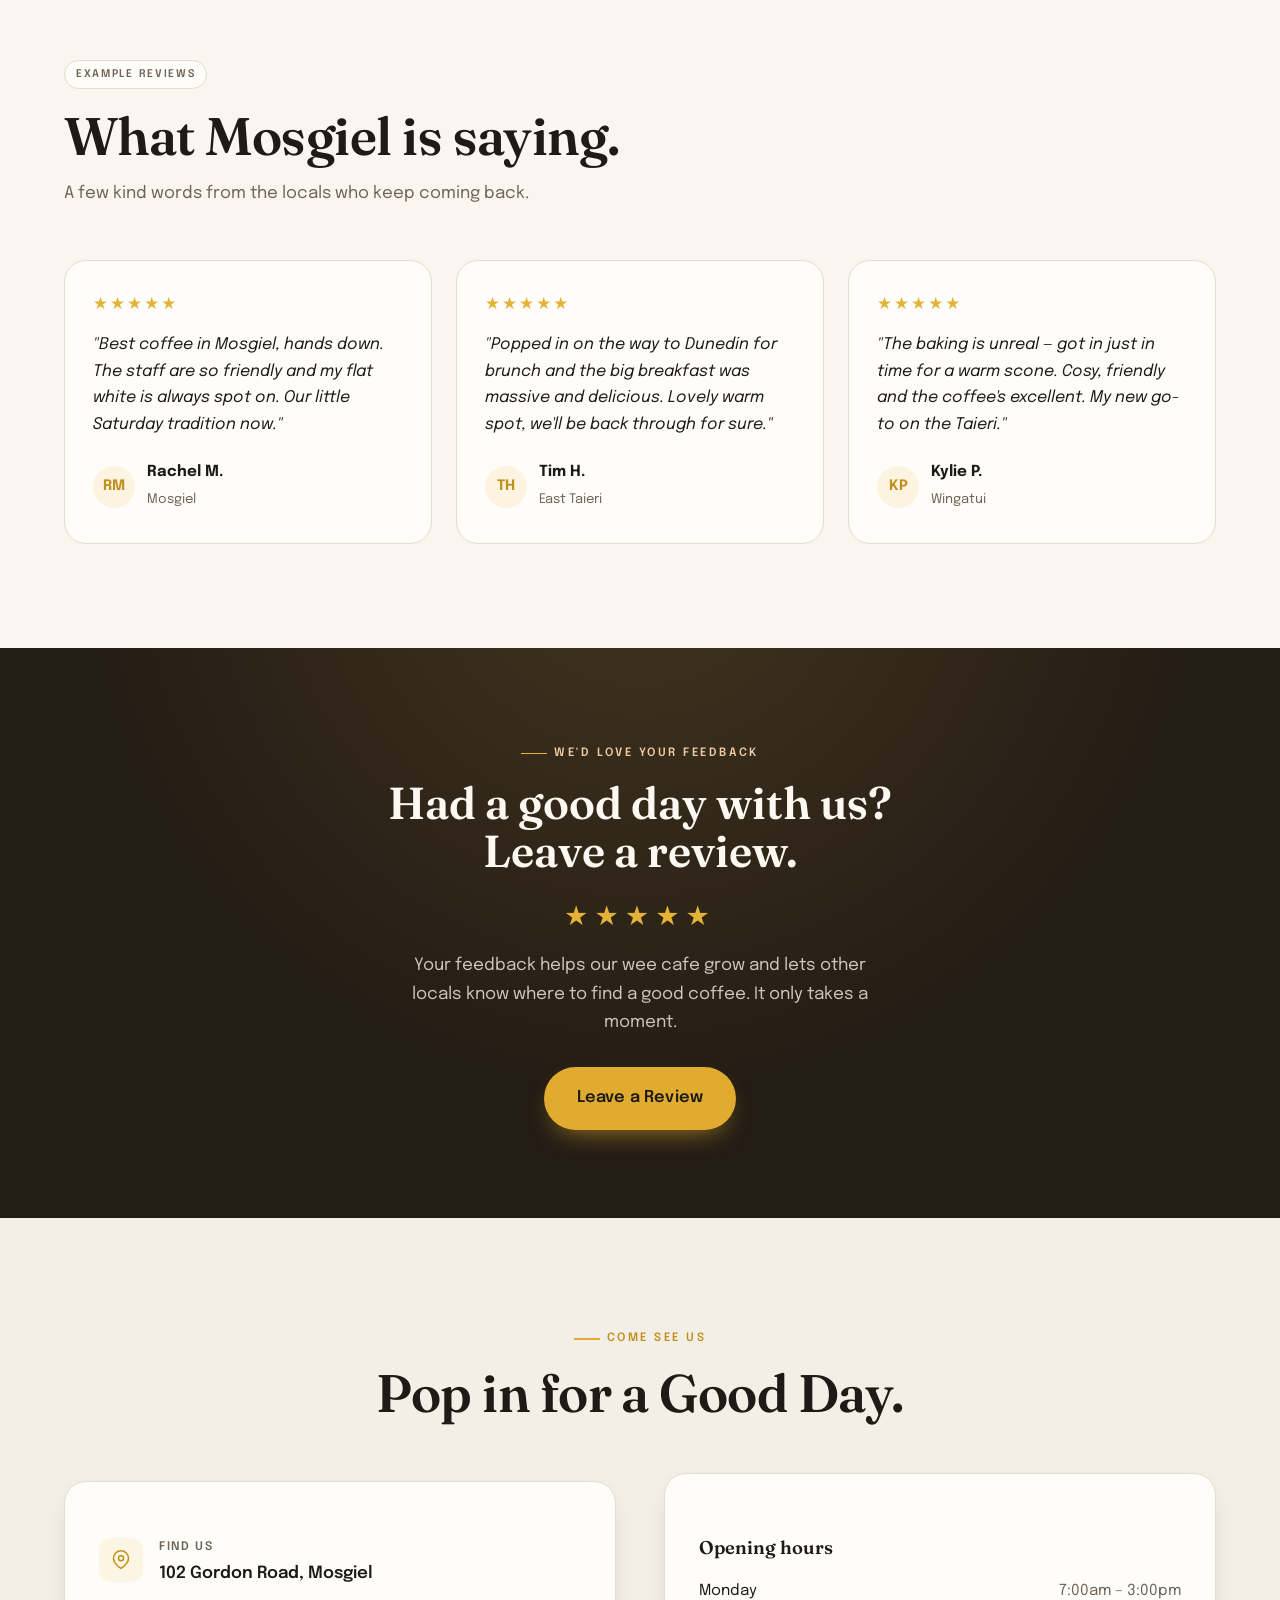
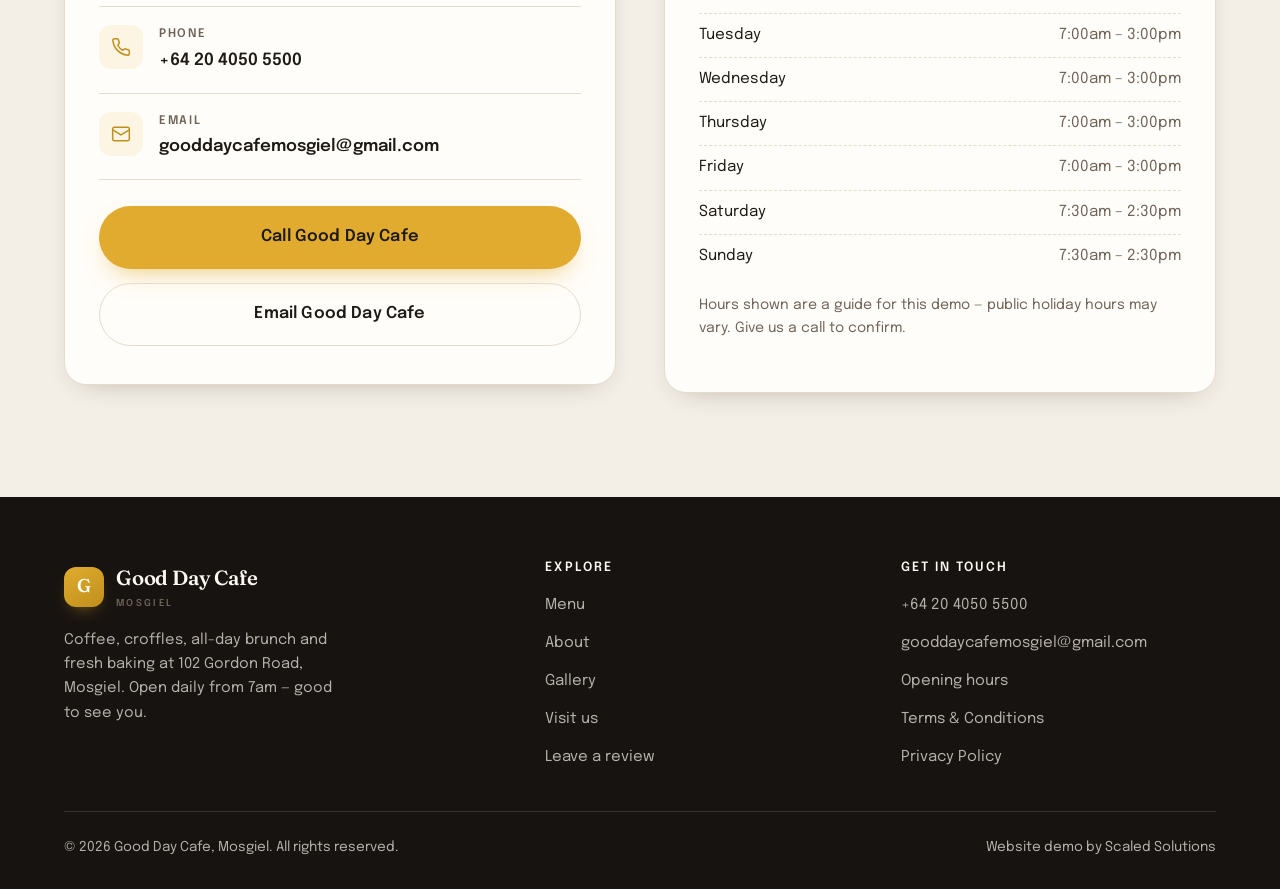
==== commit 98e1a011: "Use real logo on the loading/intro screen (light background so the black logo reads)" ====
--- a/index.html
+++ b/index.html
@@ -20,8 +20,7 @@
 <!-- Intro overlay -->
 <div class="intro" id="intro">
   <div class="intro__logo">
-    <div class="m">G</div>
-    <strong>Good Day Cafe</strong>
+    <img class="intro__img" src="images/logo.png" alt="Good Day Cafe">
     <span>Mosgiel</span>
     <div class="intro__bar"><i></i></div>
   </div>
--- a/styles.css
+++ b/styles.css
@@ -233,13 +233,12 @@
 .reveal.in{opacity:1;transform:none}
 
 /* Intro overlay */
-.intro{position:fixed;inset:0;z-index:200;background:var(--espresso);display:grid;place-items:center;transition:opacity .7s ease,visibility .7s}
+.intro{position:fixed;inset:0;z-index:200;background:var(--cream);display:grid;place-items:center;transition:opacity .7s ease,visibility .7s}
 .intro.hide{opacity:0;visibility:hidden}
-.intro__logo{text-align:center;color:#fdf8f1;animation:intropop 1s ease}
-.intro__logo .m{width:70px;height:70px;border-radius:18px;margin:0 auto 16px;background:linear-gradient(150deg,var(--accent),var(--accent-deep));display:grid;place-items:center;font-family:'Fraunces',serif;font-size:2rem;color:#fff}
-.intro__logo strong{font-family:'Fraunces',serif;font-size:1.5rem;font-weight:600;display:block;letter-spacing:-.01em}
-.intro__logo span{font-size:.7rem;letter-spacing:.28em;text-transform:uppercase;color:#e0b088}
-.intro__bar{width:120px;height:2px;background:rgba(244,239,230,.2);margin:20px auto 0;overflow:hidden;border-radius:2px}
+.intro__logo{text-align:center;color:var(--ink);animation:intropop 1s ease}
+.intro__img{width:clamp(150px,26vw,210px);height:auto;display:block;margin:0 auto 16px}
+.intro__logo span{font-size:.7rem;letter-spacing:.28em;text-transform:uppercase;color:var(--muted)}
+.intro__bar{width:120px;height:2px;background:rgba(30,26,21,.14);margin:20px auto 0;overflow:hidden;border-radius:2px}
 .intro__bar i{display:block;height:100%;width:0;background:var(--gold);animation:load 1.3s ease forwards}
 @keyframes intropop{from{opacity:0;transform:translateY(12px)}to{opacity:1;transform:none}}
 @keyframes load{to{width:100%}}
